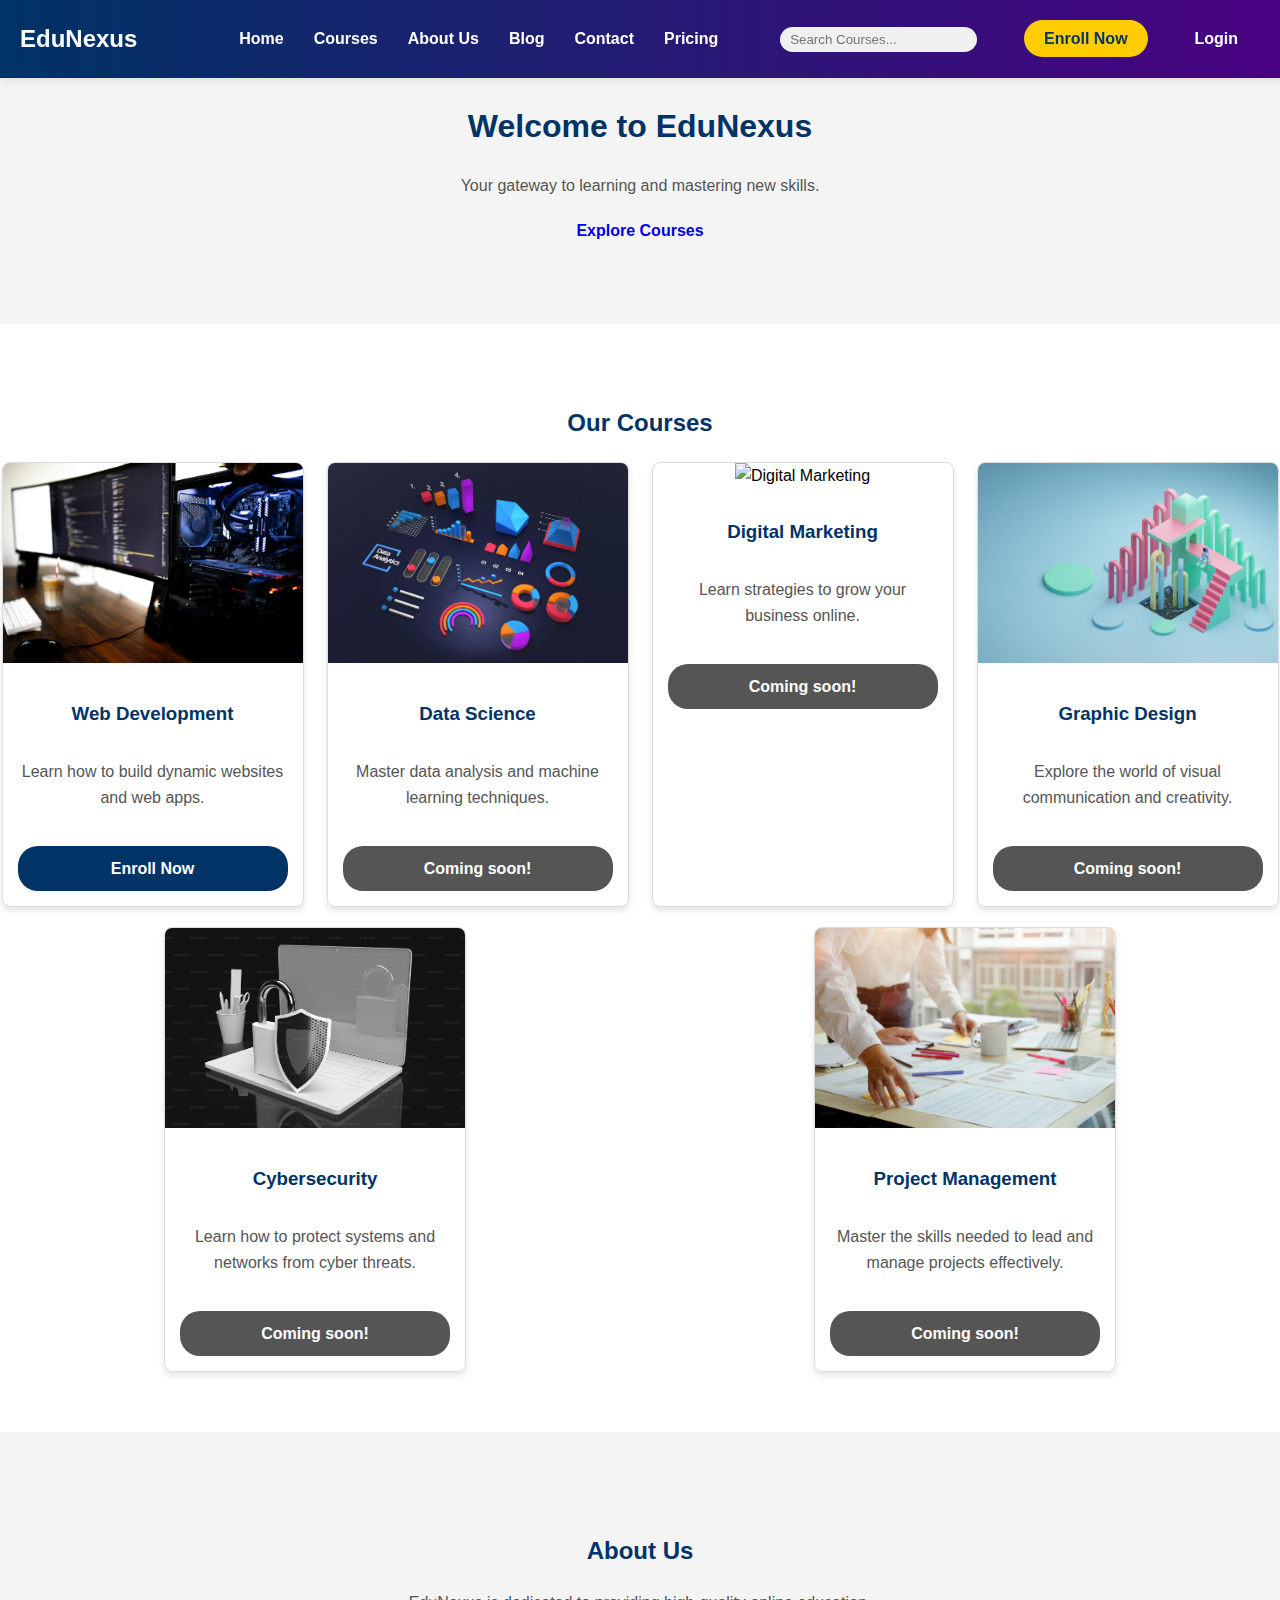
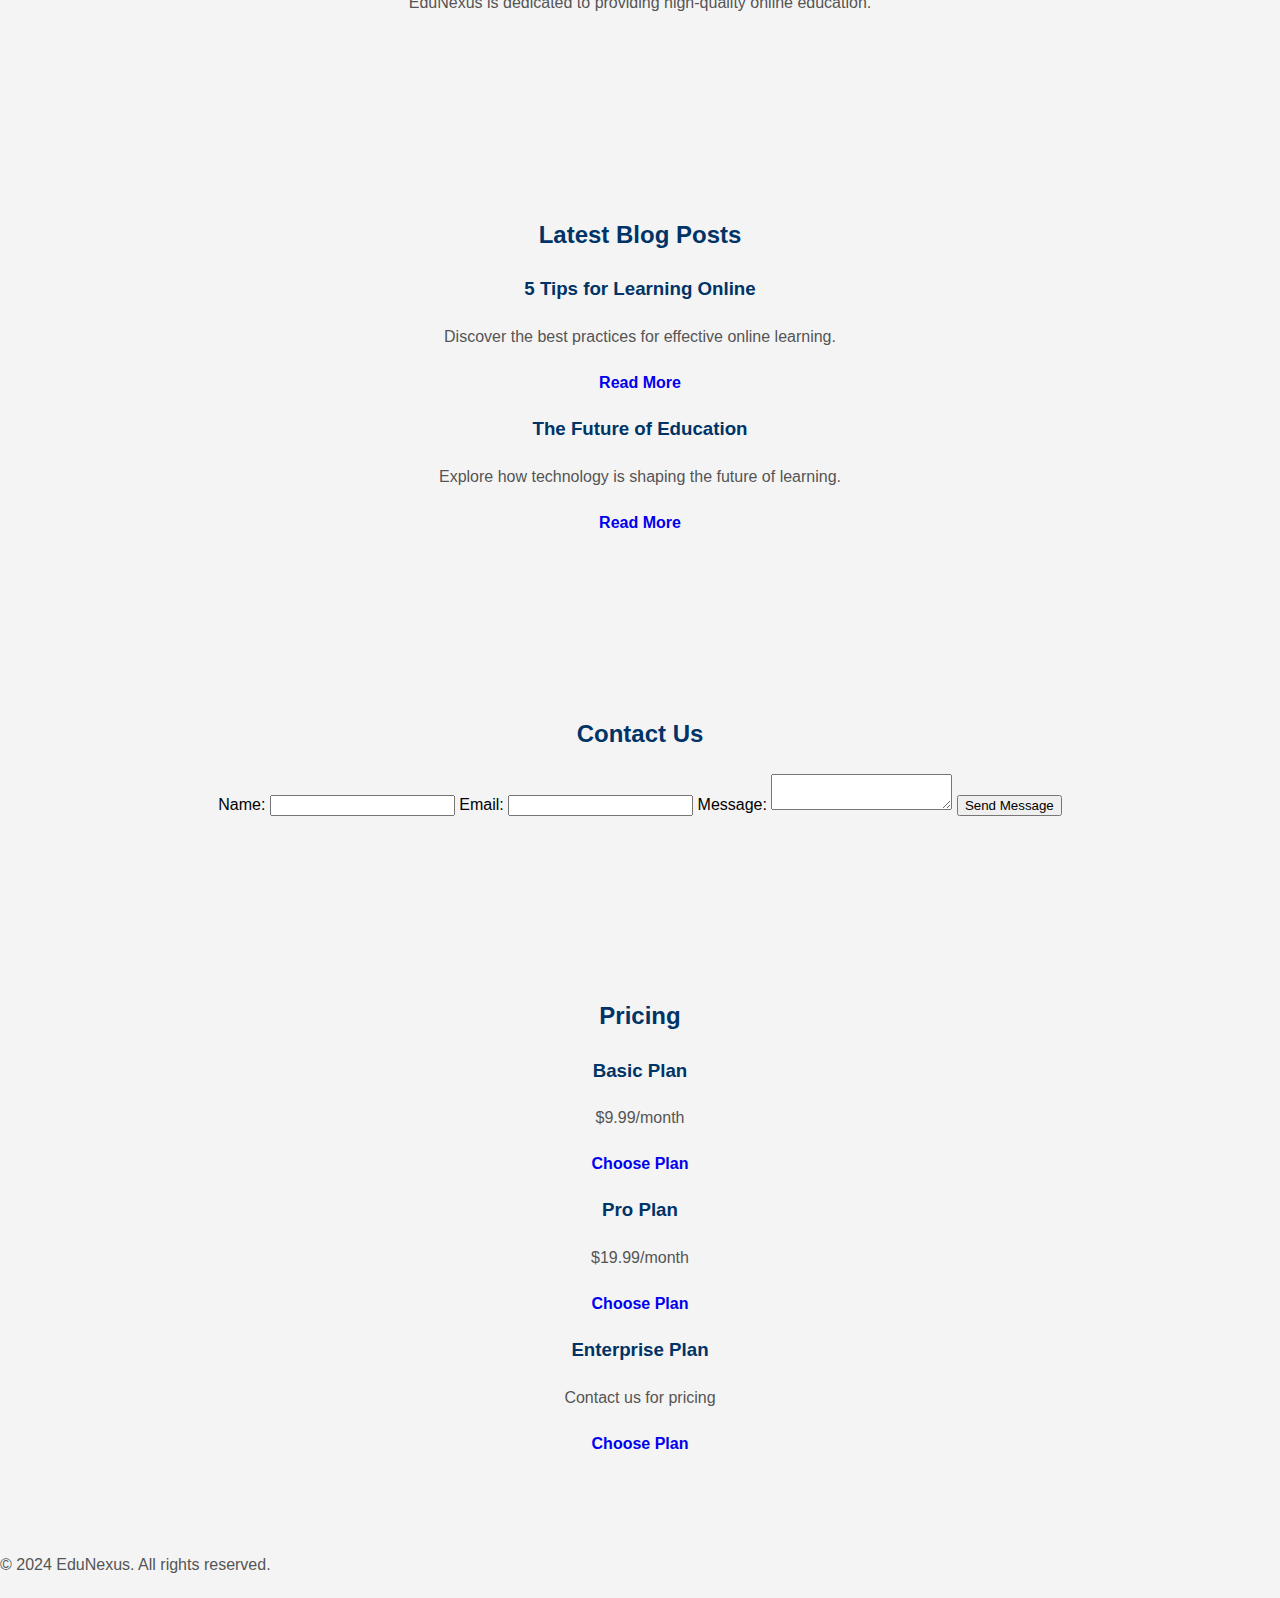
==== index.html @ 046e1799 "more courses" ====
<!DOCTYPE html>
<html lang="en">
<head>
    <meta charset="UTF-8">
    <meta name="viewport" content="width=device-width, initial-scale=1.0">
    <title>EduNexus</title>
    <link rel="stylesheet" href="EduNexus.css">
    <link rel="stylesheet" href="https://cdnjs.cloudflare.com/ajax/libs/font-awesome/6.6.0/css/all.min.css" integrity="sha512-Kc323vGBEqzTmouAECnVceyQqyqdsSiqLQISBL29aUW4U/M7pSPA/gEUZQqv1cwx4OnYxTxve5UMg5GT6L4JJg==" crossorigin="anonymous" referrerpolicy="no-referrer" />
</head>
<body>
    <nav class="navbar">
        <div class="logo">
            <a href="#">EduNexus</a>
        </div>
        <ul class="nav-links">
            <li><a href="#home">Home</a></li>
            <li><a href="#courses">Courses</a></li>
            <li><a href="#about">About Us</a></li>
            <li><a href="#blog">Blog</a></li>
            <li><a href="#contact">Contact</a></li>
<li><a href="#pricing">Pricing</a></li>
        </ul>
        <div class="search-bar">
            <input type="text" placeholder="Search Courses...">
        </div>
        <div class="cta">
            <a href="#" class="btn">Enroll Now</a>
        </div>
        <div class="profile-section">
            <a href="#" class="login-btn">Login</a>
            <div class="profile-icon">
                <img src="Profile-EN.png" alt="Profile">
                        <div class="dropdown-menu">
                <a href="#">Dashboard</a>
                    <a href="#">My Courses</a>
                <a href="#">Settings</a>
                <a href="#">Logout</a>
            </div>
        </div>
    </div>
<div class="hamburger">
            <span></span>
            <span></span>
            <span></span>
        </div>
    </nav>

    <section id="home" class="home">
        <h1>Welcome to EduNexus</h1>
        <p>Your gateway to learning and mastering new skills.</p>
        <a href="#courses" class="btn">Explore Courses</a>
    </section>

    <section id="courses" class="courses">
        <h2>Our Courses</h2>
            <div class="course-grid">

                <div class="course-card">
                    <img src="web development.jpg" alt="Web Development">
                    <h3><i class="fa-solid fa-code"></i> Web Development</h3>
                    <p>Learn how to build dynamic websites and web apps.</p>
                    <a href="EN_Web Development.html" class="btn">Enroll Now</a>
                </div>
                <div class="course-card">
                    <img src="Data science.jpg" alt="Data Science">
                    <h3><i class="fa-solid fa-database"></i> Data Science</h3>
                    <p>Master data analysis and machine learning techniques.</p>
                    <a href="#" class="btn" id="Coming_soon"><i class="fa-solid fa-lock"></i> Coming soon!</a>
                </div>
                <div class="course-card">
                    <img src="Digital marketing.jpg" alt="Digital Marketing">
                    <h3><i class="fa-solid fa-money-bill-trend-up"></i> Digital Marketing</h3>
                    <p>Learn strategies to grow your business online.</p>
                    <a href="#" class="btn" id="Coming_soon"><i class="fa-solid fa-lock"></i> Coming soon!</a>
                </div>
                <div class="course-card">
                    <img src="Graphic Design.png" alt="Graphic Design">
                    <h3><i class="fa-solid fa-paint-brush"></i> Graphic Design</h3>
                    <p>Explore the world of visual communication and creativity.</p>
                    <a href="#" class="btn" id="Coming_soon"><i class="fa-solid fa-lock"></i> Coming soon!</a>
                </div>
                
                <div class="course-card">
                    <img src="Cyber-security.png" alt="Cyber Security">
                    <h3><i class="fa-solid fa-shield-alt"></i> Cybersecurity</h3>
                    <p>Learn how to protect systems and networks from cyber threats.</p>
                    <a href="#" class="btn" id="Coming_soon"><i class="fa-solid fa-lock"></i> Coming soon!</a>
                </div>
                
                <div class="course-card">
                    <img src="Project-management.png" alt="Project Management">
                    <h3><i class="fa-solid fa-tasks"></i> Project Management</h3>
                    <p>Master the skills needed to lead and manage projects effectively.</p>
                    <a href="#" class="btn" id="Coming_soon"><i class="fa-solid fa-lock"></i> Coming soon!</a>
                </div>
        </div>
    </section>

    <section id="about" class="about">
        <h2>About Us</h2>
        <p>EduNexus is dedicated to providing high-quality online education.</p>
    </section>

    <section id="blog" class="blog">
        <h2>Latest Blog Posts</h2>
        <div class="blog-post">
            <h3>5 Tips for Learning Online</h3>
            <p>Discover the best practices for effective online learning.</p>
            <a href="#" class="btn">Read More</a>
        </div>
        <div class="blog-post">
            <h3>The Future of Education</h3>
            <p>Explore how technology is shaping the future of learning.</p>
            <a href="#" class="btn">Read More</a>
        </div>
    </section>

    <section id="contact" class="contact">
        <h2>Contact Us</h2>
        <form action="#">
            <label for="name">Name:</label>
            <input type="text" id="name" name="name" required>
            <label for="email">Email:</label>
            <input type="email" id="email" name="email" required>
            <label for="message">Message:</label>
            <textarea id="message" name="message" required></textarea>
            <button type="submit" class="btn">Send Message</button>
        </form>
    </section>

    <section id="pricing" class="pricing">
        <h2>Pricing</h2>
        <div class="pricing-plan">
            <h3>Basic Plan</h3>
            <p>$9.99/month</p>
            <a href="#" class="btn">Choose Plan</a>
        </div>
        <div class="pricing-plan">
            <h3>Pro Plan</h3>
            <p>$19.99/month</p>
            <a href="#" class="btn">Choose Plan</a>
        </div>
        <div class="pricing-plan">
            <h3>Enterprise Plan</h3>
            <p>Contact us for pricing</p>
            <a href="#" class="btn">Choose Plan</a>
        </div>
    </section>

    <footer>
        <p>&copy; 2024 EduNexus. All rights reserved.</p>
    </footer>

<script>
    window.embeddedChatbotConfig = {
    chatbotId: "vK3-k1Y4cRrsdmUI3bk9M",
    domain: "www.chatbase.co"
    }
    </script>
    <script
    src="https://www.chatbase.co/embed.min.js"
    chatbotId="vK3-k1Y4cRrsdmUI3bk9M"
    domain="www.chatbase.co"
    defer>
    </script>
</body>
</html>
---- EduNexus.css ----
/* General body and text styles */
body {
    font-family:'Segoe UI', Tahoma, Geneva, Verdana, sans-serif;
    margin: 0;
    padding: 0;
    background-color: #f4f4f4;
    line-height: 1.6;
}

h1, h2, h3 {
    color: #003366;
    margin-bottom: 20px;
}

p {
    color: #555;
    margin-bottom: 20px;
}

/* Navbar styling */
.navbar {
    display: flex;
    align-items: center;
    justify-content: space-between;
    background: linear-gradient(90deg, #003366, #4B0082);
    padding: 10px 20px;
    position: fixed;
    width: 100%;
    top: 0;
    z-index: 1000;
    box-shadow: 0px 2px 10px rgba(0, 0, 0, 0.1);
}

/* Adjust sections to not overlap with fixed navbar */
section {
    padding: 80px 20px; /* increased top padding to account for navbar */
    text-align: center;
}

/* Logo */
.logo a {
    font-size: 24px;
    color: white;
    text-decoration: none;
    font-weight: bold;
}

/* Navbar links */
.nav-links {
    list-style: none;
    display: flex;
    align-items: center;
}

.nav-links li {
    margin: 0 15px;
}

.nav-links a {
    text-decoration: none;
    color: white;
    font-size: 16px;
    transition: color 0.3s ease;
}

.nav-links a:hover {
    color: #ffcc00;
}

/* Search Bar */
.search-bar input {
    padding: 5px 10px;
    border: none;
    border-radius: 20px;
    background-color: #f0f0f0;
    outline: none;
}

/* CTA Button */
.cta .btn {
    padding: 10px 20px;
    background-color: #ffcc00;
    color: #003366;
    border-radius: 20px;
    text-decoration: none;
    transition: background-color 0.3s ease;
}

.cta .btn:hover {
    background-color: #ff9900;
}

/* Profile Section */
.profile-section {
    display: flex;
    align-items: center;
    position: relative;
}

.profile-section .login-btn {
    color: white;
    text-decoration: none;
    margin-right: 15px;
}

.profile-section .profile-icon {
    display: none; /* Visible in mobile view */
}

.profile-section .profile-icon img {
    width: 40px;
    height: 40px;
    border-radius: 50%;
    cursor: pointer;
}

.profile-section .dropdown-menu {
    position: absolute;
    top: 50px;
    right: 0;
    background-color: white;
    box-shadow: 0px 2px 10px rgba(0, 0, 0, 0.1);
    display: none;
    flex-direction: column;
    border-radius: 5px;
    overflow: hidden;
}

.profile-section .dropdown-menu a {
    padding: 10px 15px;
    color: #003366;
    text-decoration: none;
    font-size: 14px;
}

.profile-section .dropdown-menu a:hover {
    background-color: #f0f0f0;
}

/* Courses section */
.courses {
    background-color: #fff;
    padding: 60px 0;
}

.course-grid {
    display: flex;
    justify-content: space-around;
    flex-wrap: wrap;
    gap: 20px;
}

.course-card {
    background-color: white;
    border: 1px solid #ddd;
    border-radius: 8px;
    overflow: hidden;
    box-shadow: 0px 4px 6px rgba(0, 0, 0, 0.1);
    width: 300px;
}

.course-card img {
    width: 100%;
    height: 200px;
    object-fit: cover;
}

.course-card h3 {
    color: #003366;
    padding: 10px 15px;
}

.course-card p {
    padding: 0 15px 15px;
}

.course-card .btn {
    display: block;
    padding: 10px 0;
    margin: 0 15px 15px;
    background-color: #003366;
    color: white;
    text-align: center;
    border-radius: 20px;
    text-decoration: none;
}

.course-card .btn:hover {
    background-color: #4B0082;
}

@media screen and (max-width: 768px) {
    .navbar {
        flex-direction: column;
        align-items: center;
        padding: 10px;
    }

    .nav-links {
        flex-direction: column;
        align-items: center;
    }

    .nav-links li {
        margin: 10px 0;
    }

    .search-bar {
        width: 100%;
        margin-bottom: 15px;
    }

    .cta {
        text-align: center;
        width: 100%;
    }

    .course-grid {
        flex-direction: column;
        align-items: center;
    }

    .course-card {
        width: 90%;
        max-width: 100%;
    }

    .profile-section {
        flex-direction: column;
    }
}
#Coming_soon {
    background-color: #555;
}

#Coming_soon:hover {
    background-color: #202020;
}

a {
    text-decoration: none;
    font-weight: 700;
}

@media screen and (max-width: 768px) {
    .nav-links,
    .search-bar,
    .cta {
        display: none;
    }

    .hamburger {
        display: flex;
        flex-direction: column;
        cursor: pointer;
    }

    .navbar.active .nav-links,
    .navbar.active .search-bar,
    .navbar.active .cta {
        display: block;
        position: absolute;
        top: 60px;
        left: 0;
        background-color: #003366;
        width: 100%;
        padding: 20px 0;
    }

    .navbar.active .nav-links {
        flex-direction: column;
        align-items: center;
    }

    .navbar.active .nav-links li {
        margin: 10px 0;
    }

    .navbar.active .search-bar {
        margin-bottom: 15px;
    }

    .navbar.active .cta {
        text-align: center;
    }

    .profile-section .profile-icon {
        display: flex;
    }

    /* Chatbot responsive adjustments */
    .chat-container {
        width: 100%;
        bottom: 0;
        right: 0;
        border-radius: 0;
    }

    /* Course grid adjustments for mobile */
    .course-grid {
        flex-direction: column;
        align-items: center;
    }
}

/* Ensure the site looks good on both mobile and larger screens */
@media screen and (max-width: 1024px) {
    .navbar, .home, .courses, .about, .blog, .contact, .pricing, footer {
        display: block;
    }

    .mobile-warning {
        display: none;
    }
}

.course-grid {
    display: flex;
    justify-content: space-around;
    flex-wrap: wrap;
    gap: 20px;
}
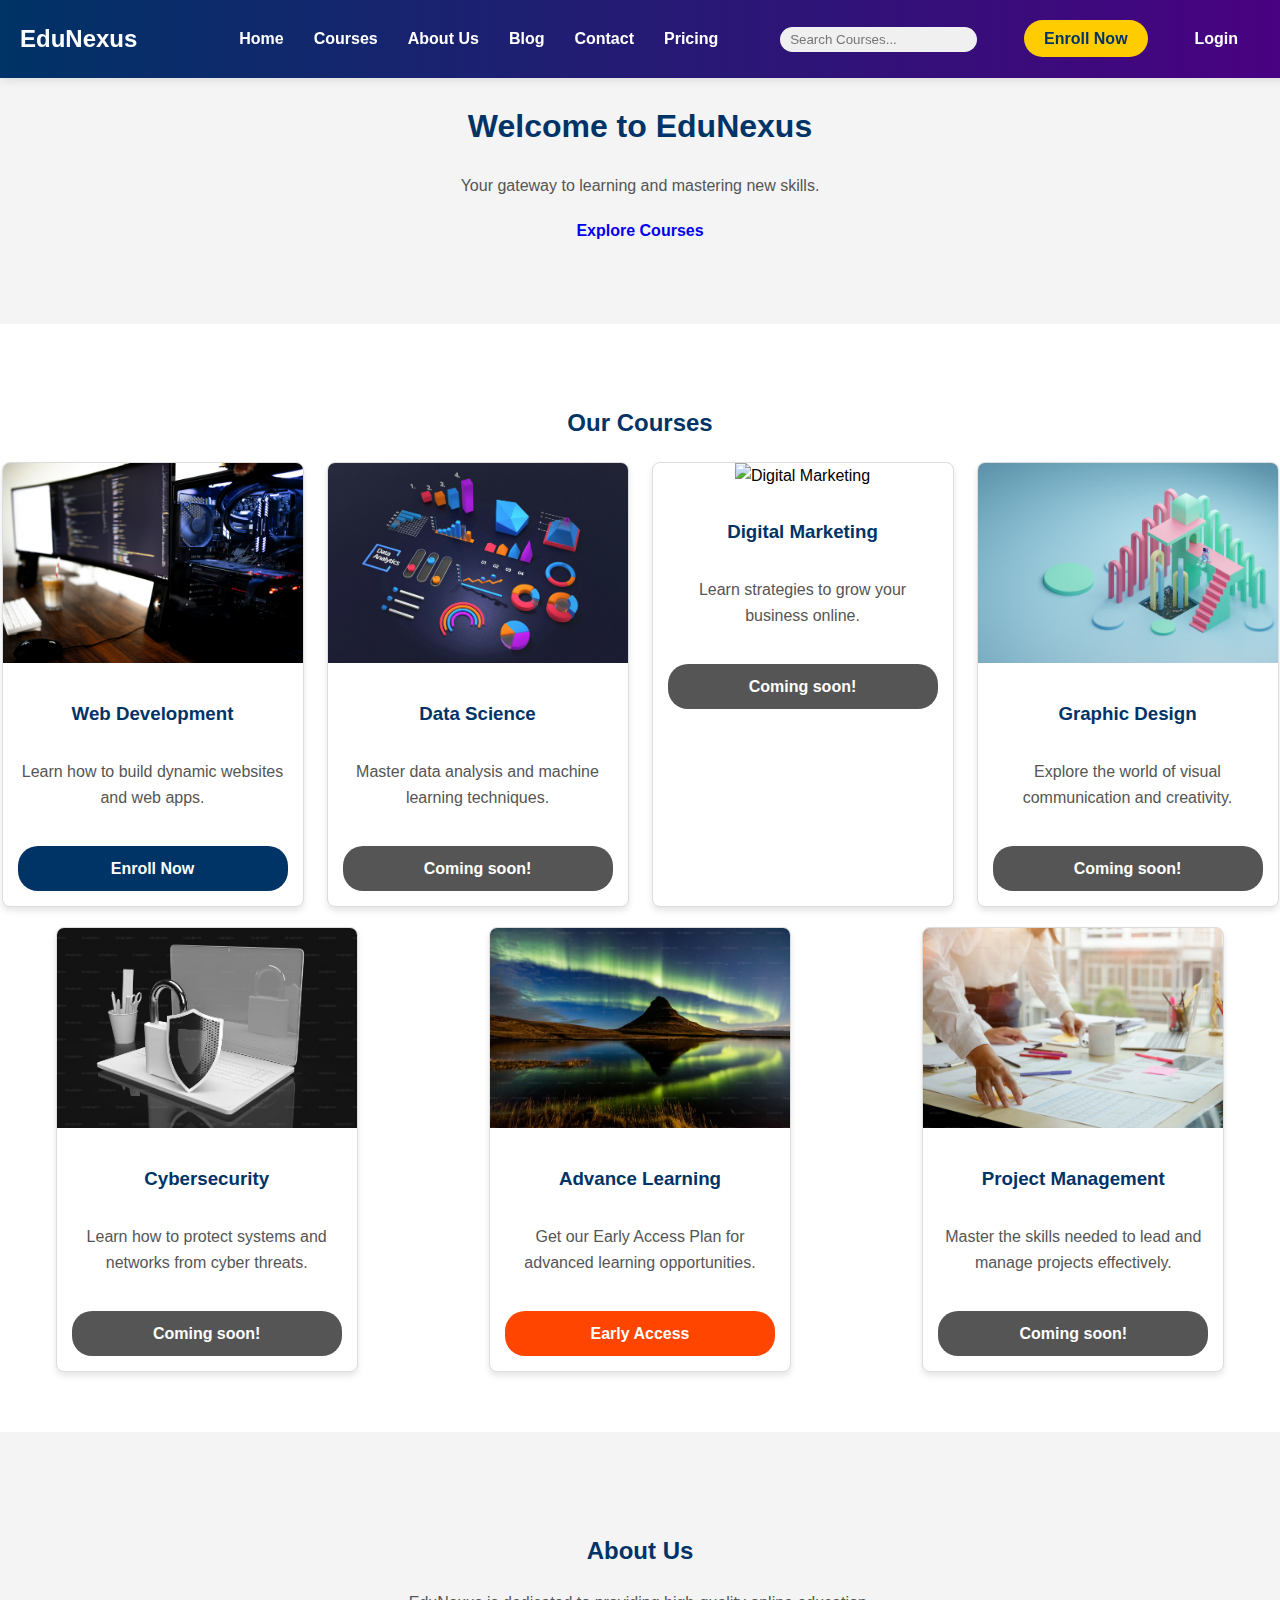
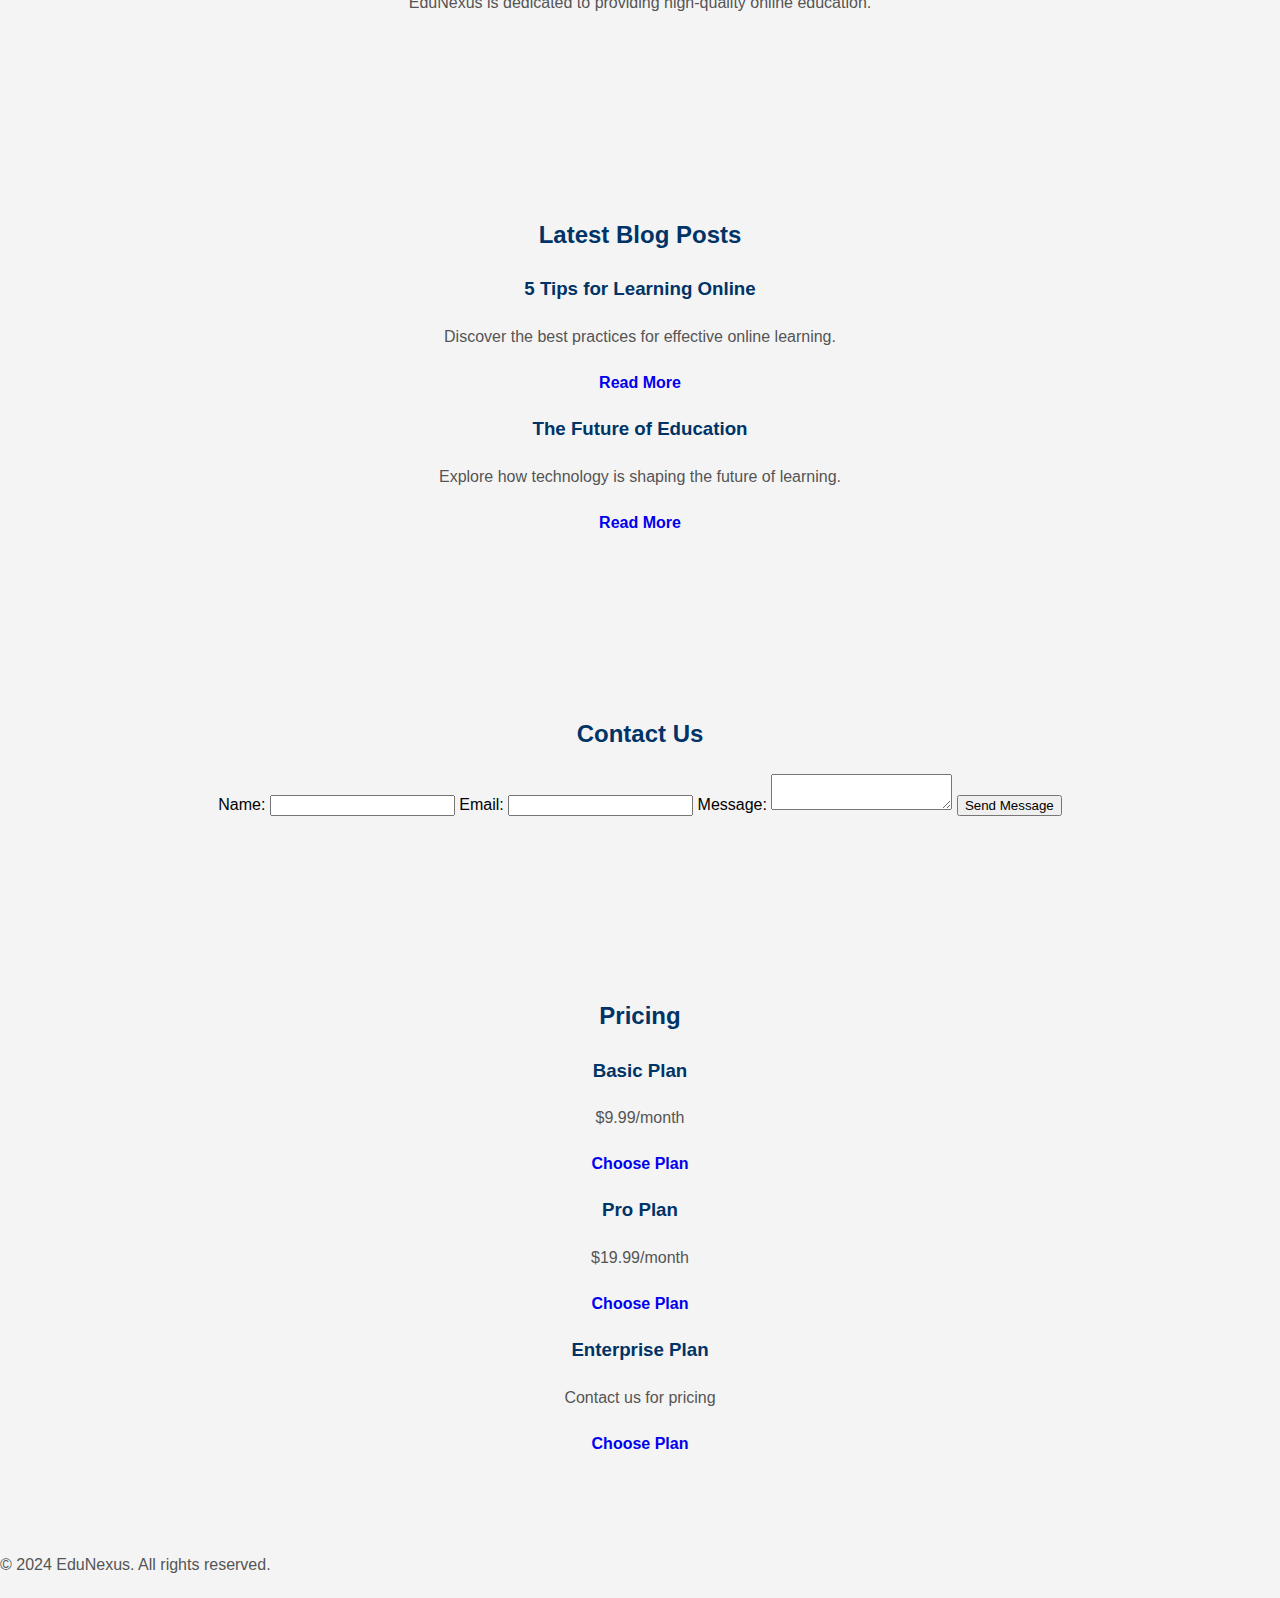
==== commit 1076e2a2: "more added" ====
--- a/index.html
+++ b/index.html
@@ -86,6 +86,13 @@
                     <p>Learn how to protect systems and networks from cyber threats.</p>
                     <a href="#" class="btn" id="Coming_soon"><i class="fa-solid fa-lock"></i> Coming soon!</a>
                 </div>
+
+                <div class="course-card">
+                    <img src="Early-access.jpg" alt="Early Access Plan">
+                    <h3>Advance Learning</h3>
+                    <p>Get our Early Access Plan for advanced learning opportunities.</p>
+                    <a href="#" class="btn" id="Early_Access_Plan"><i class="fa-solid fa-rocket"></i> Early Access</a>
+                </div>
                 
                 <div class="course-card">
                     <img src="Project-management.png" alt="Project Management">
--- a/EduNexus.css
+++ b/EduNexus.css
@@ -229,6 +229,16 @@
         flex-direction: column;
     }
 }
+
+#Early_Access_Plan {
+    background-color: #ff4500;
+}
+
+#Early_Access_Plan:hover {
+    background-color: #e63e00;
+}
+
+
 #Coming_soon {
     background-color: #555;
 }
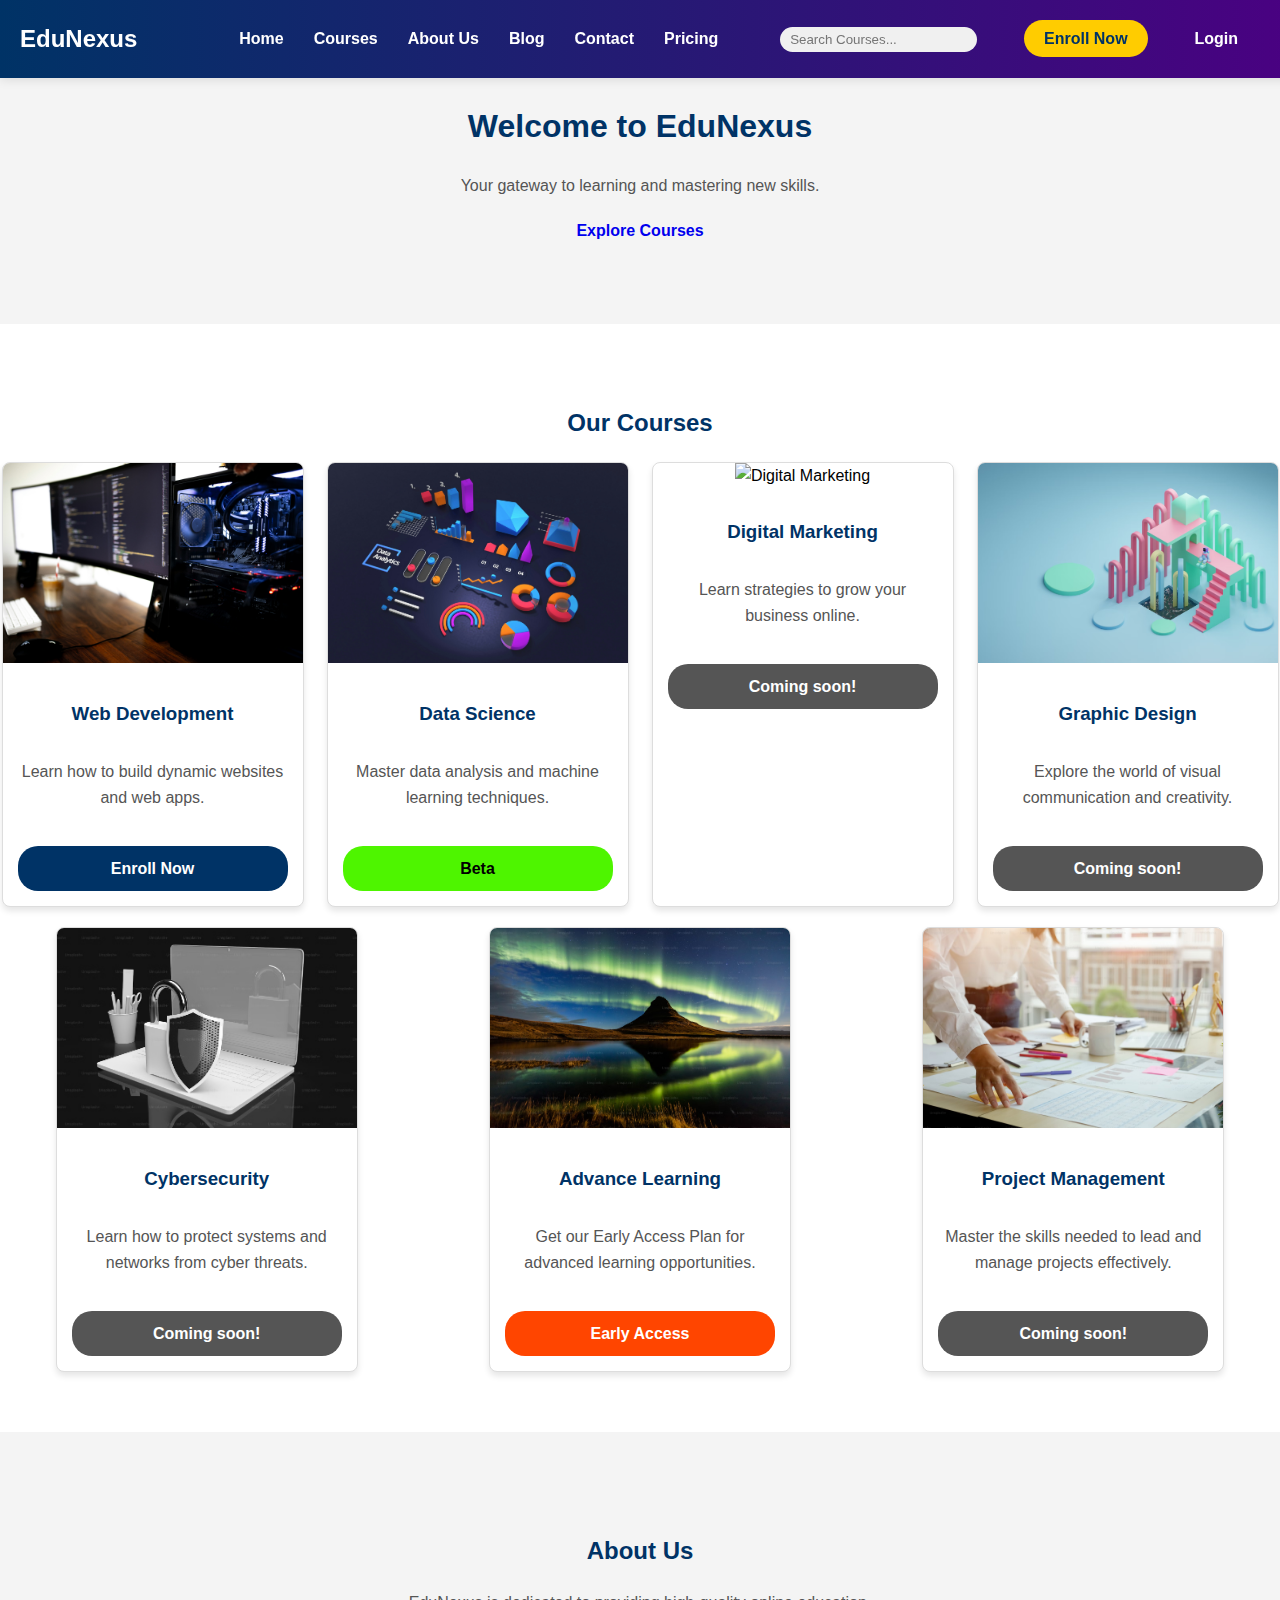
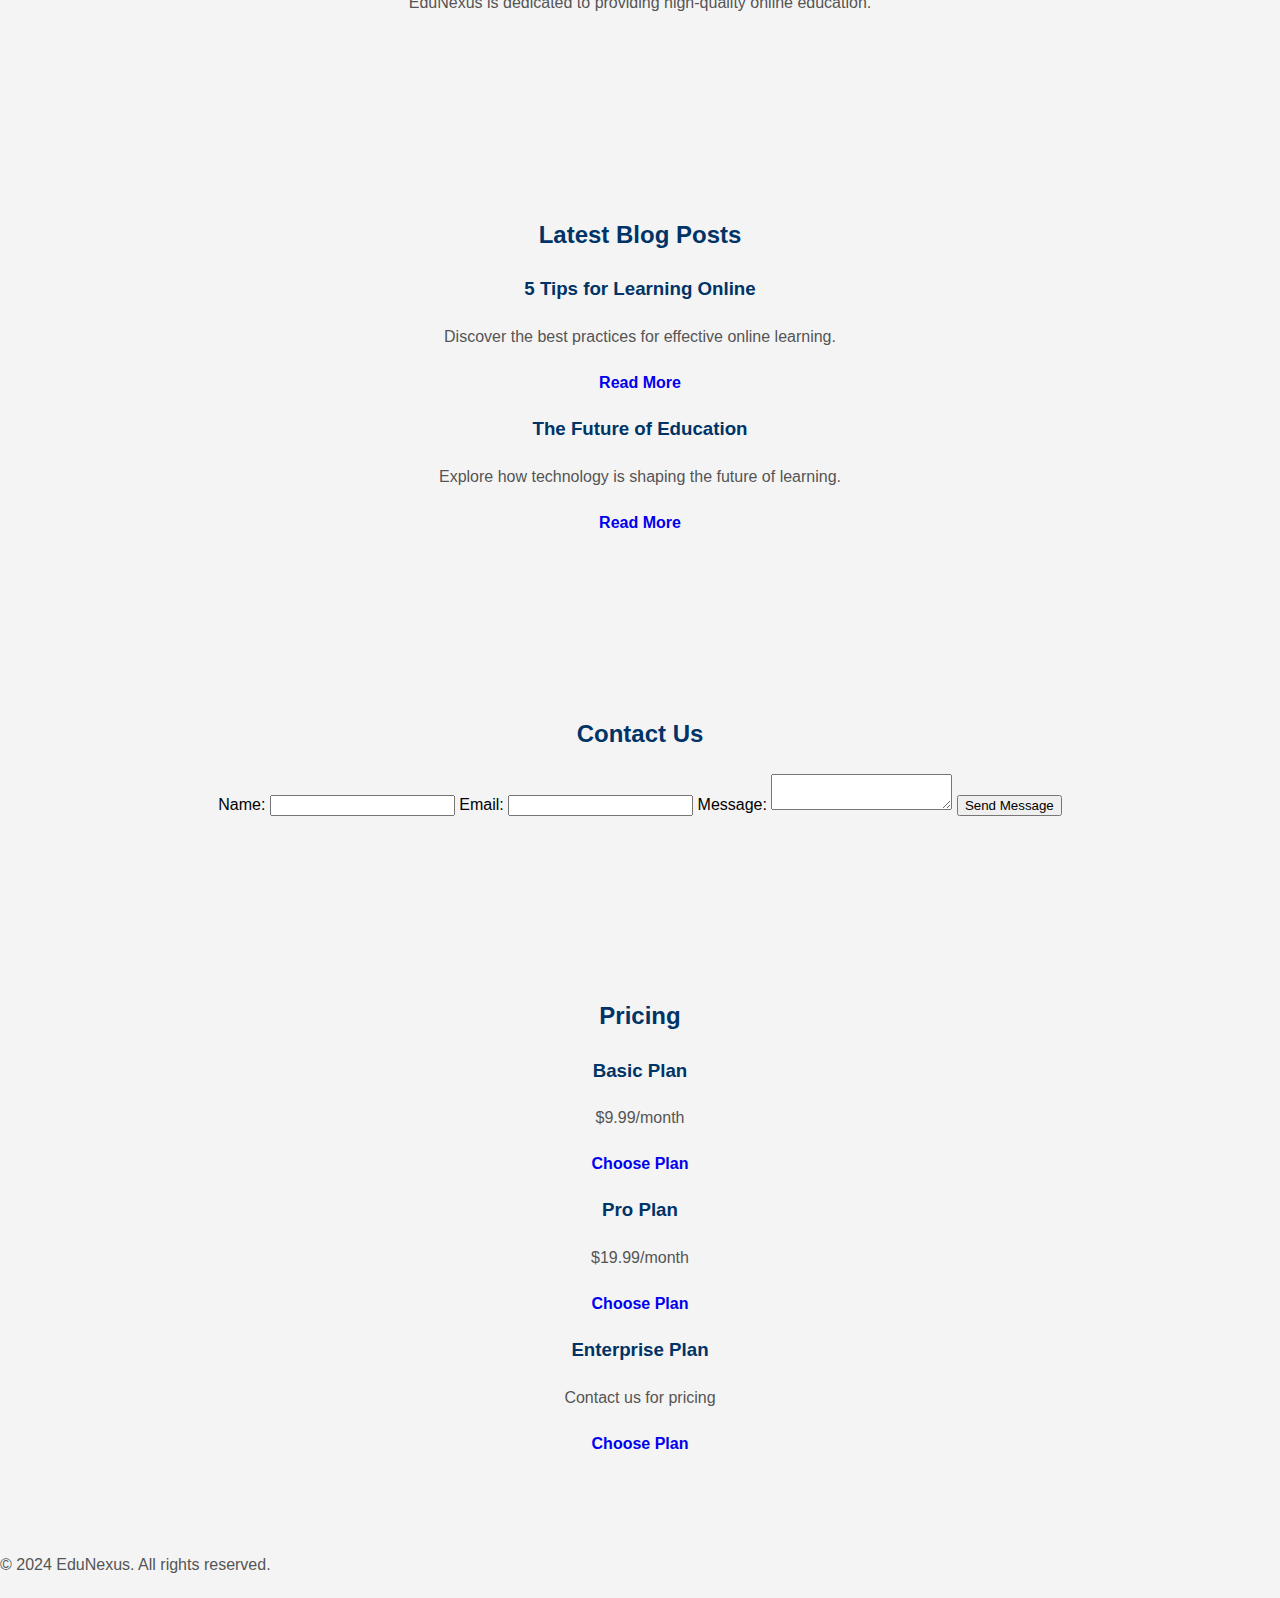
==== commit 3af8b21b: "nothing" ====
--- a/index.html
+++ b/index.html
@@ -65,8 +65,8 @@
                     <img src="Data science.jpg" alt="Data Science">
                     <h3><i class="fa-solid fa-database"></i> Data Science</h3>
                     <p>Master data analysis and machine learning techniques.</p>
-                    <a href="#" class="btn" id="Coming_soon"><i class="fa-solid fa-lock"></i> Coming soon!</a>
-                </div>
+                    <a href="EN_DataScience.html" class="btn_btnBeta"><i class="fa-solid fa-hourglass-half"></i> Beta</a>
+                </div>                
                 <div class="course-card">
                     <img src="Digital marketing.jpg" alt="Digital Marketing">
                     <h3><i class="fa-solid fa-money-bill-trend-up"></i> Digital Marketing</h3>
@@ -158,7 +158,7 @@
         <p>&copy; 2024 EduNexus. All rights reserved.</p>
     </footer>
 
-<script>
+<!-- <script>
     window.embeddedChatbotConfig = {
     chatbotId: "vK3-k1Y4cRrsdmUI3bk9M",
     domain: "www.chatbase.co"
@@ -169,6 +169,6 @@
     chatbotId="vK3-k1Y4cRrsdmUI3bk9M"
     domain="www.chatbase.co"
     defer>
-    </script>
+    </script> -->
 </body>
 </html>
--- a/EduNexus.css
+++ b/EduNexus.css
@@ -189,6 +189,22 @@
     background-color: #4B0082;
 }
 
+.course-card .btn_btnBeta {
+    background-color: #4ef500;
+    color: #000;
+    display: block;
+    padding: 10px 0;
+    margin: 0 15px 15px;
+    text-align: center;
+    border-radius: 20px;
+    text-decoration: none;
+}
+
+.course-card .btn_btnBeta:hover {
+    background-color: #2f9600;
+    color: #ddd;
+}
+
 @media screen and (max-width: 768px) {
     .navbar {
         flex-direction: column;
@@ -238,13 +254,13 @@
     background-color: #e63e00;
 }
 
-
+/* Remove conflicting ID style */
 #Coming_soon {
-    background-color: #555;
+    background-color: #555; /* Gray (Not needed since you're using btnBeta class) */
 }
 
 #Coming_soon:hover {
-    background-color: #202020;
+    background-color: #202020; /* Darker gray (Not needed since you're using btnBeta class) */
 }
 
 a {
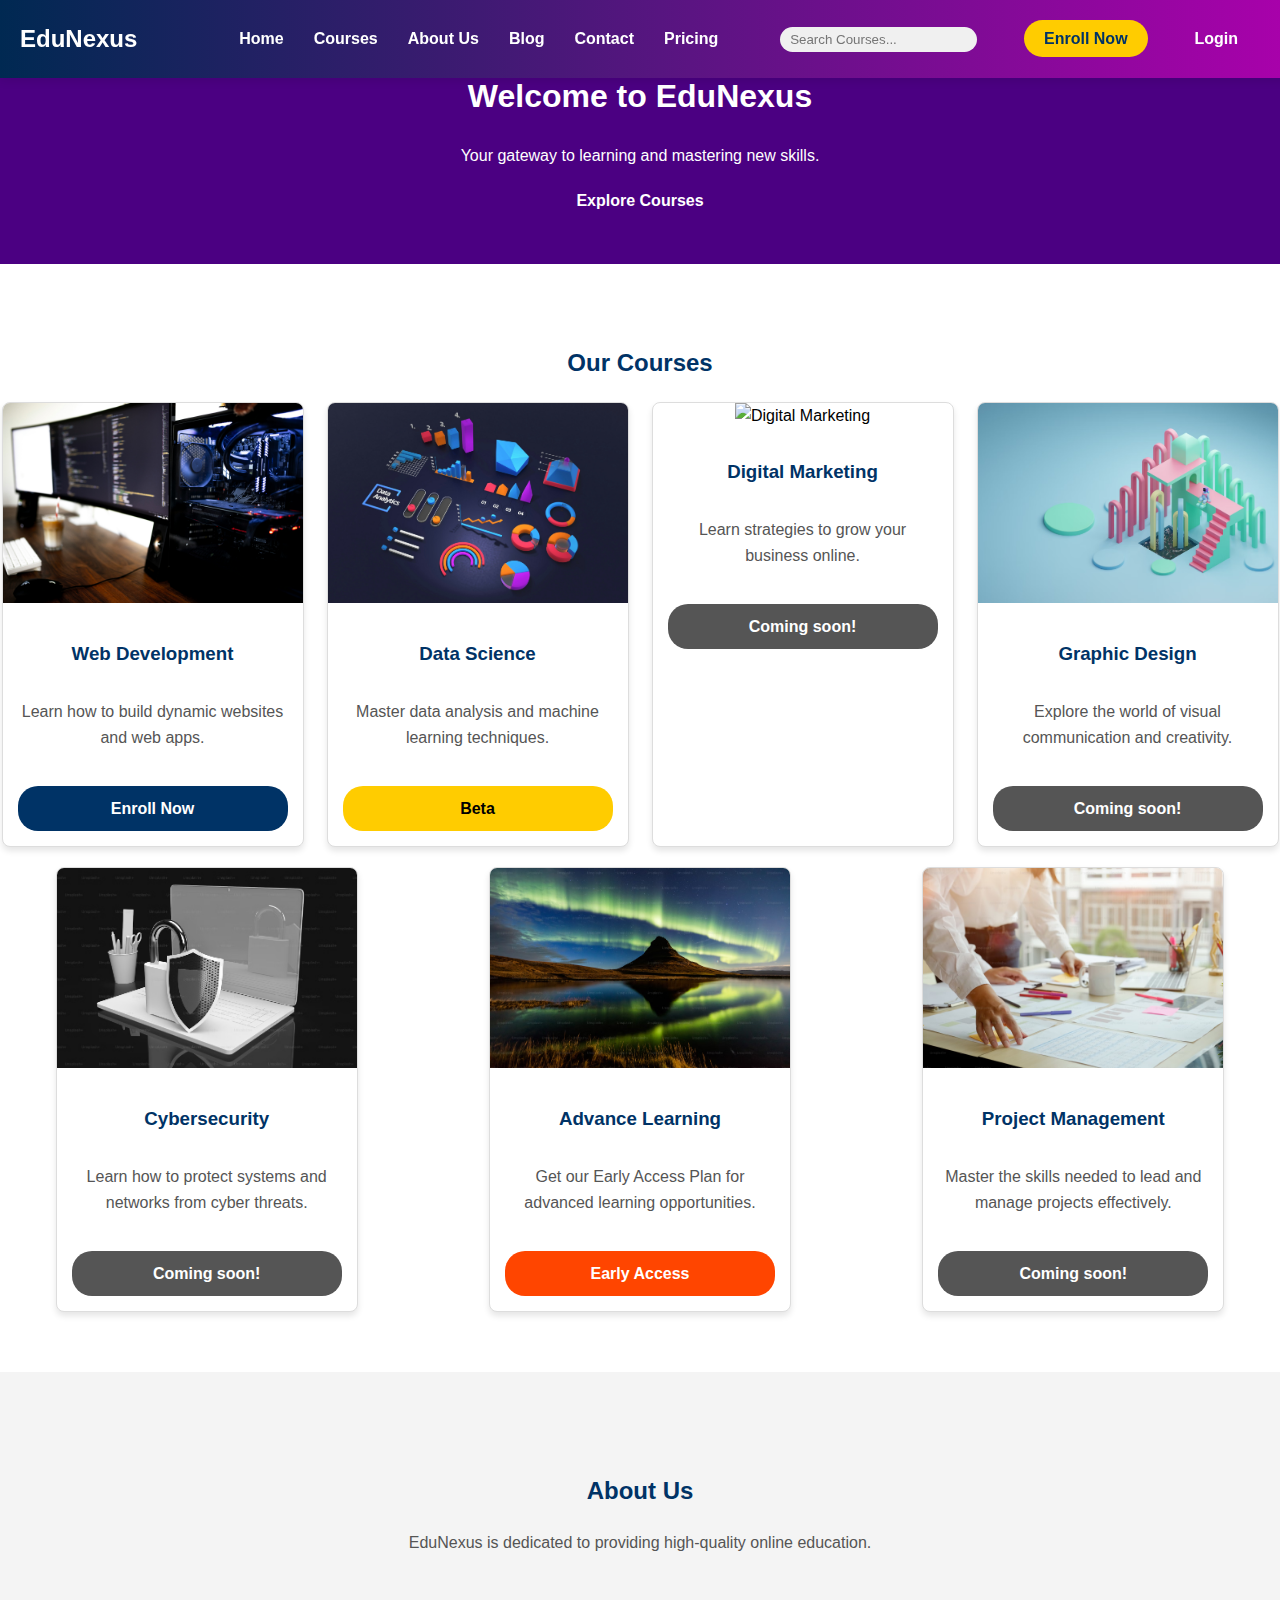
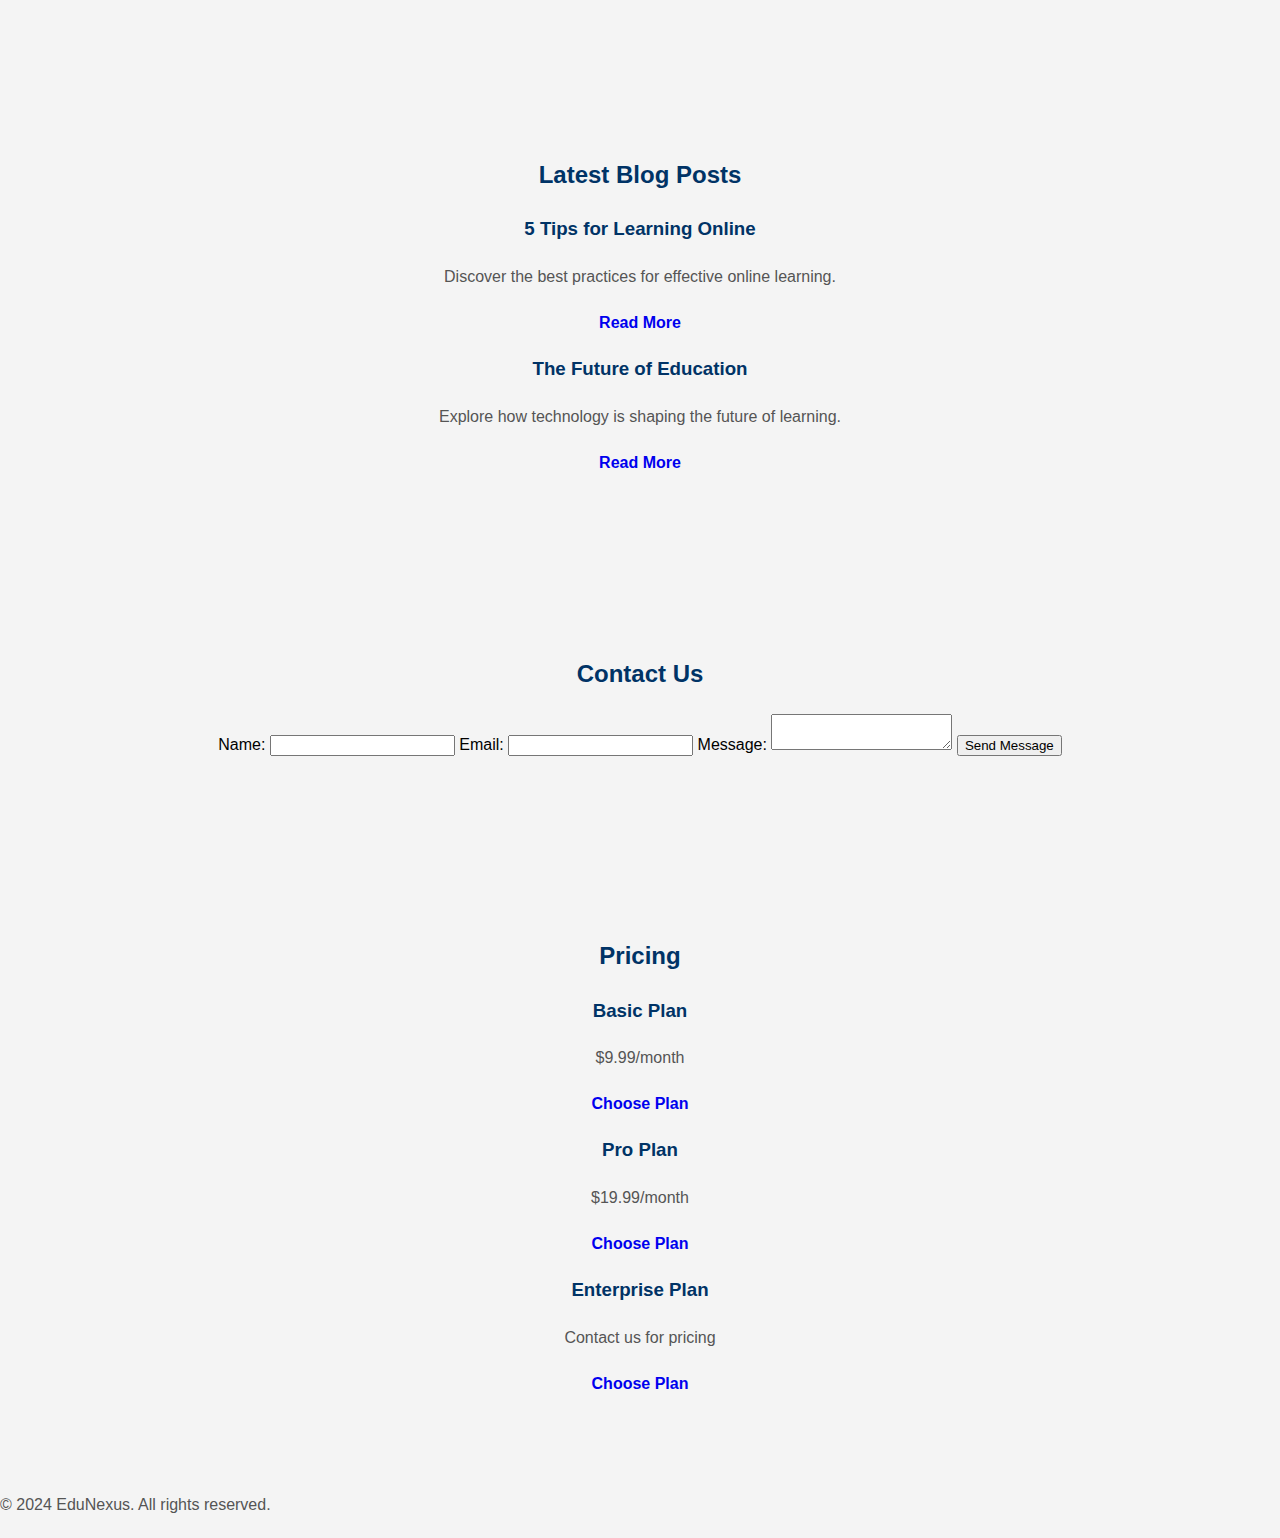
==== commit 0438185c: "etnsrutro.yuigyfudt" ====
--- a/index.html
+++ b/index.html
@@ -45,11 +45,11 @@
         </div>
     </nav>
 
-    <section id="home" class="home">
+    <header id="home" class="home">
         <h1>Welcome to EduNexus</h1>
         <p>Your gateway to learning and mastering new skills.</p>
         <a href="#courses" class="btn">Explore Courses</a>
-    </section>
+    </header>
 
     <section id="courses" class="courses">
         <h2>Our Courses</h2>
@@ -157,18 +157,5 @@
     <footer>
         <p>&copy; 2024 EduNexus. All rights reserved.</p>
     </footer>
-
-<!-- <script>
-    window.embeddedChatbotConfig = {
-    chatbotId: "vK3-k1Y4cRrsdmUI3bk9M",
-    domain: "www.chatbase.co"
-    }
-    </script>
-    <script
-    src="https://www.chatbase.co/embed.min.js"
-    chatbotId="vK3-k1Y4cRrsdmUI3bk9M"
-    domain="www.chatbase.co"
-    defer>
-    </script> -->
 </body>
 </html>
--- a/EduNexus.css
+++ b/EduNexus.css
@@ -22,7 +22,7 @@
     display: flex;
     align-items: center;
     justify-content: space-between;
-    background: linear-gradient(90deg, #003366, #4B0082);
+    background: linear-gradient(90deg, #002952, #1D2261, #3A1B70, #571580, #730E8F, #90079E, #ad00ad);
     padding: 10px 20px;
     position: fixed;
     width: 100%;
@@ -137,6 +137,16 @@
     background-color: #f0f0f0;
 }
 
+.home {
+    background-color: #4B0082;
+    padding: 50px 20px;
+    text-align: center;
+}
+
+.home h1,.home p,.home a {
+    color: white;
+}
+
 /* Courses section */
 .courses {
     background-color: #fff;
@@ -190,7 +200,7 @@
 }
 
 .course-card .btn_btnBeta {
-    background-color: #4ef500;
+    background-color: #ffcc00;
     color: #000;
     display: block;
     padding: 10px 0;
@@ -201,8 +211,7 @@
 }
 
 .course-card .btn_btnBeta:hover {
-    background-color: #2f9600;
-    color: #ddd;
+    background-color: #ff9900;
 }
 
 @media screen and (max-width: 768px) {
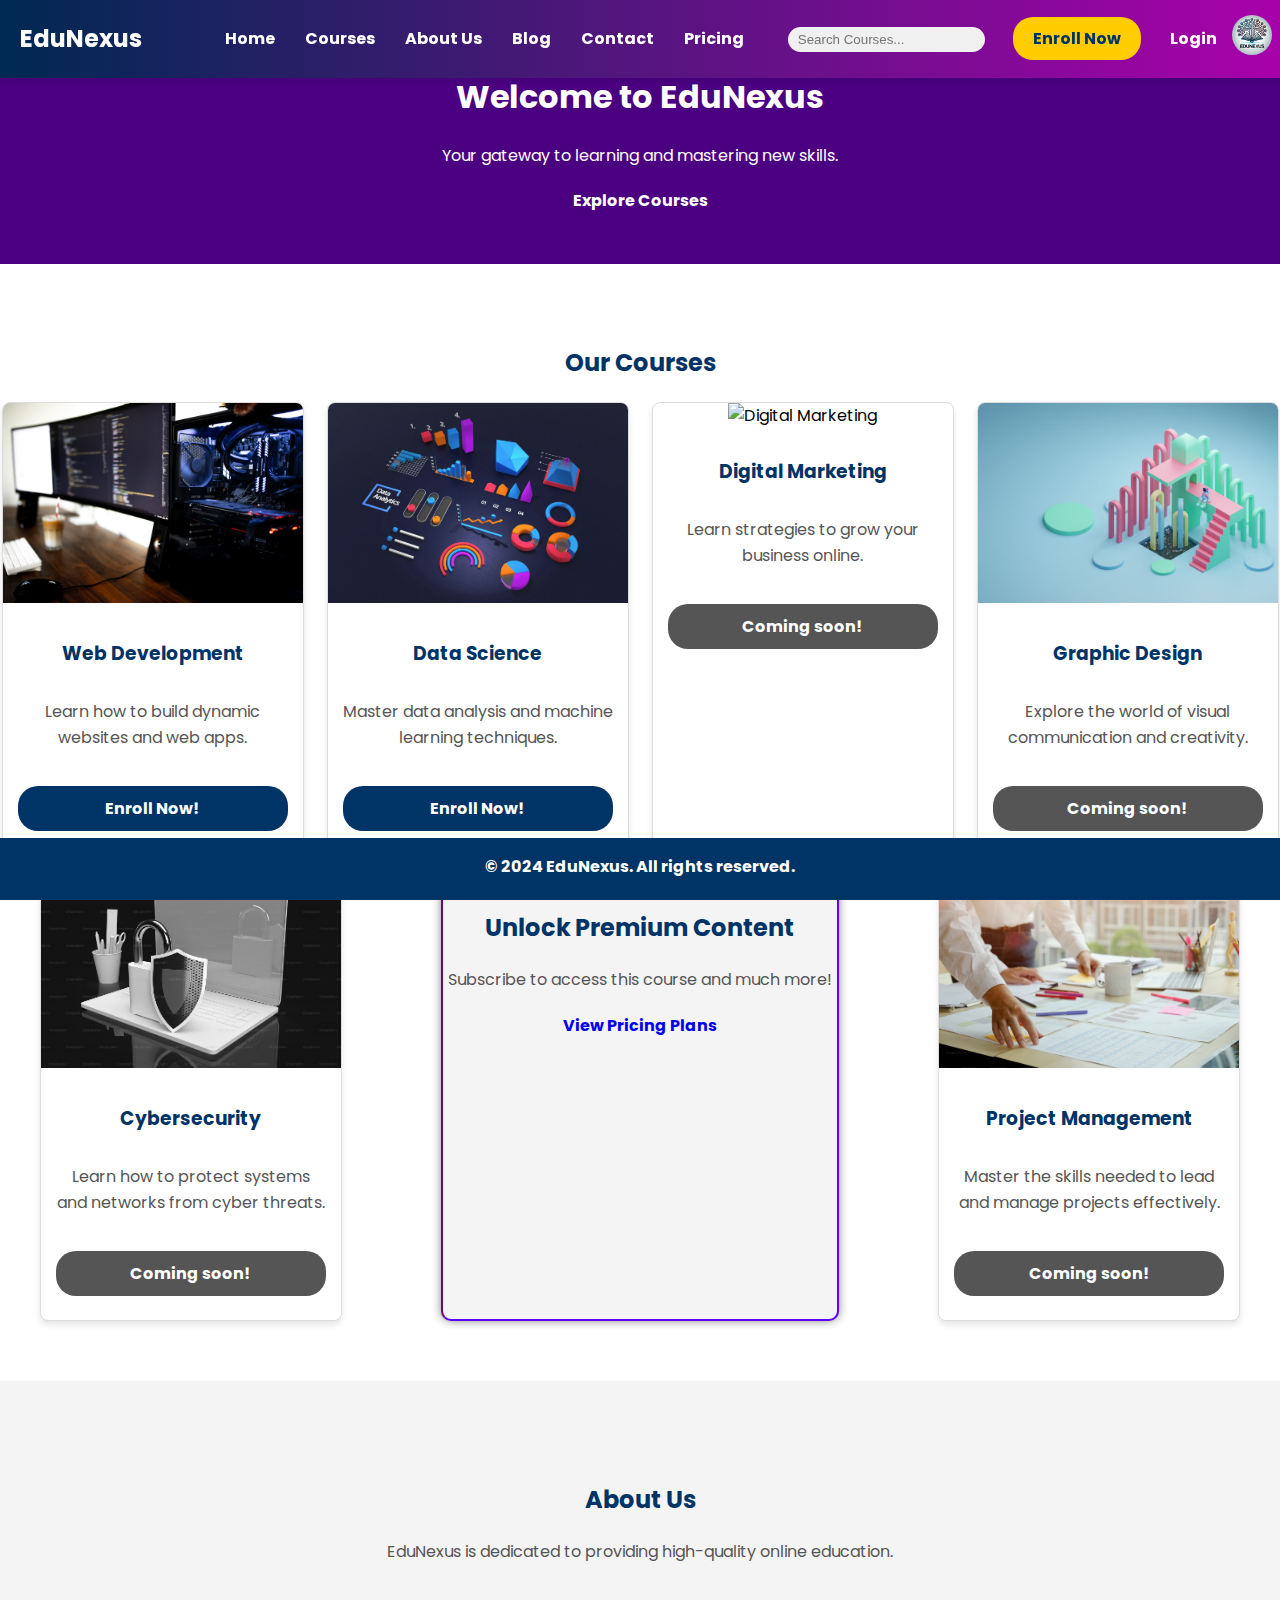
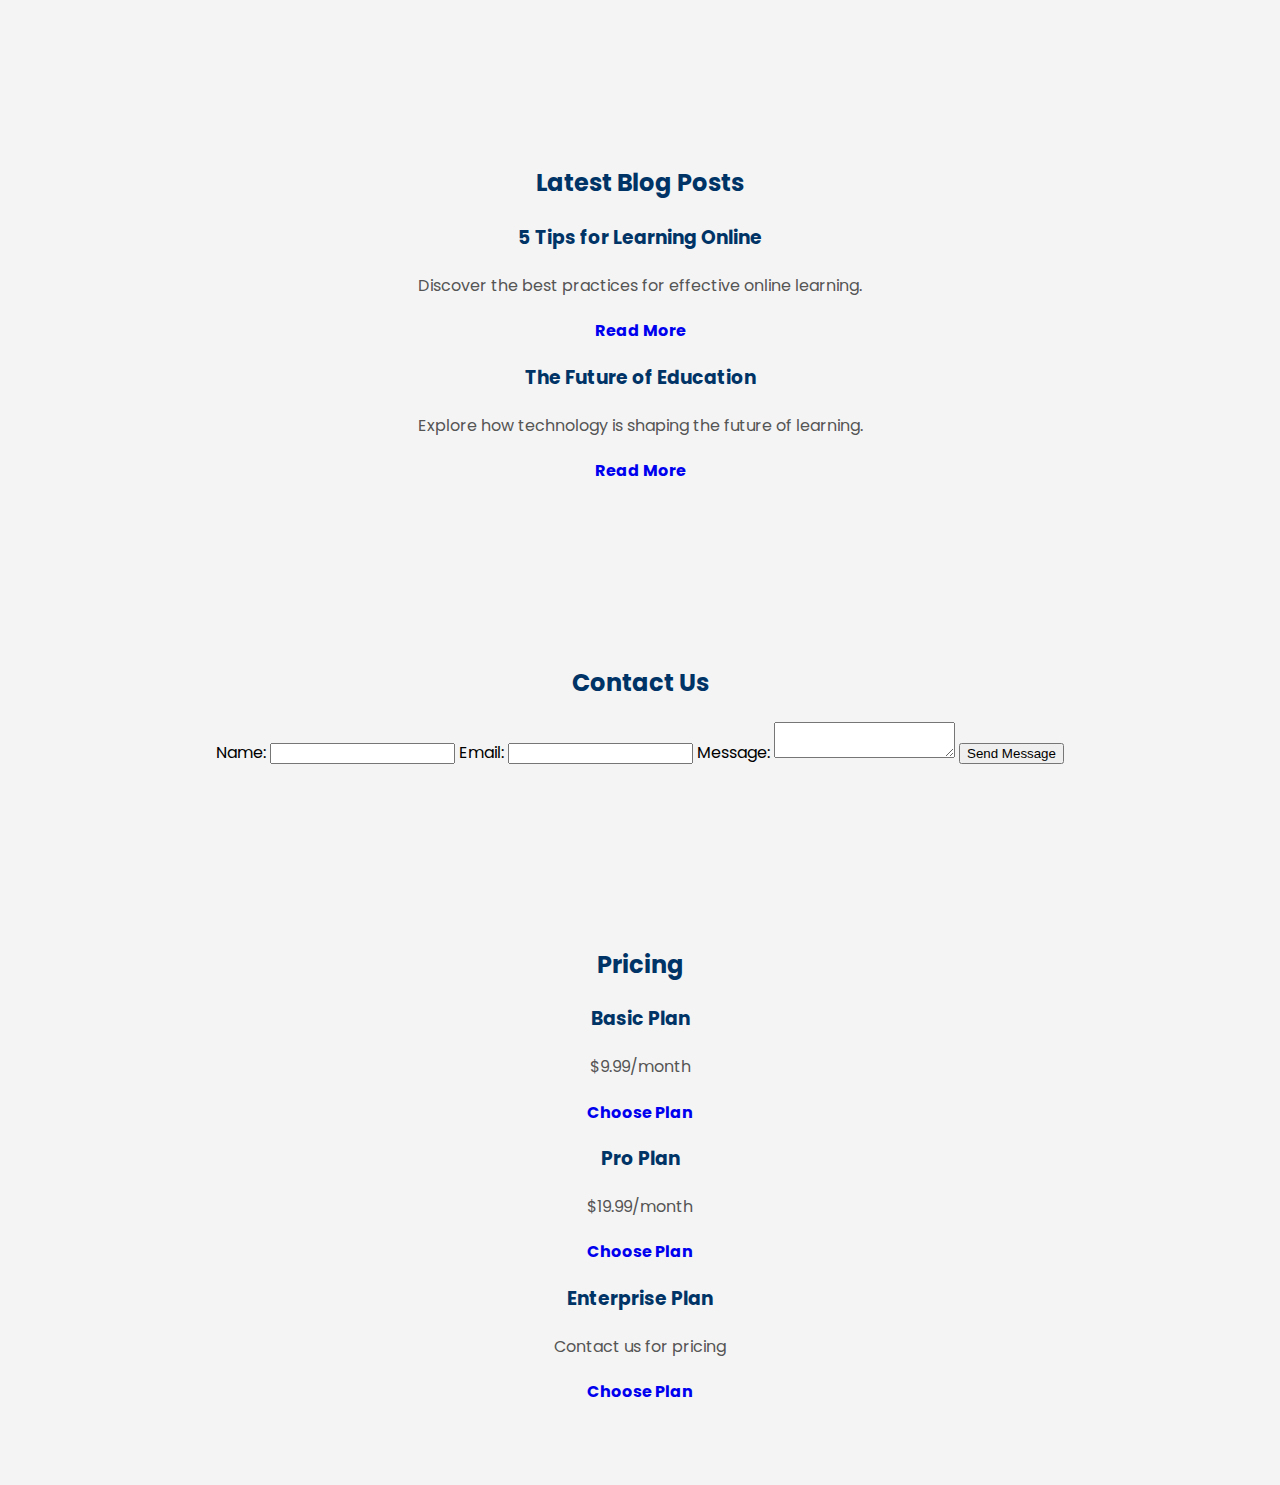
==== commit 1393b336: "many more" ====
--- a/index.html
+++ b/index.html
@@ -6,6 +6,7 @@
     <title>EduNexus</title>
     <link rel="stylesheet" href="EduNexus.css">
     <link rel="stylesheet" href="https://cdnjs.cloudflare.com/ajax/libs/font-awesome/6.6.0/css/all.min.css" integrity="sha512-Kc323vGBEqzTmouAECnVceyQqyqdsSiqLQISBL29aUW4U/M7pSPA/gEUZQqv1cwx4OnYxTxve5UMg5GT6L4JJg==" crossorigin="anonymous" referrerpolicy="no-referrer" />
+    <link href="https://fonts.googleapis.com/css2?family=Poppins:wght@400;700&display=swap" rel="stylesheet">
 </head>
 <body>
     <nav class="navbar">
@@ -59,13 +60,13 @@
                     <img src="web development.jpg" alt="Web Development">
                     <h3><i class="fa-solid fa-code"></i> Web Development</h3>
                     <p>Learn how to build dynamic websites and web apps.</p>
-                    <a href="EN_Web Development.html" class="btn">Enroll Now</a>
+                    <a href="EN_Web Development.html" class="btn">Enroll Now!</a>
                 </div>
                 <div class="course-card">
                     <img src="Data science.jpg" alt="Data Science">
                     <h3><i class="fa-solid fa-database"></i> Data Science</h3>
                     <p>Master data analysis and machine learning techniques.</p>
-                    <a href="EN_DataScience.html" class="btn_btnBeta"><i class="fa-solid fa-hourglass-half"></i> Beta</a>
+                    <a href="EN_DataScience.html" class="btn">Enroll Now!</a>
                 </div>                
                 <div class="course-card">
                     <img src="Digital marketing.jpg" alt="Digital Marketing">
@@ -87,11 +88,24 @@
                     <a href="#" class="btn" id="Coming_soon"><i class="fa-solid fa-lock"></i> Coming soon!</a>
                 </div>
 
-                <div class="course-card">
-                    <img src="Early-access.jpg" alt="Early Access Plan">
-                    <h3>Advance Learning</h3>
-                    <p>Get our Early Access Plan for advanced learning opportunities.</p>
-                    <a href="#" class="btn" id="Early_Access_Plan"><i class="fa-solid fa-rocket"></i> Early Access</a>
+                <div id="paywall-container">
+                    <div id="paywall-content" class="hidden">
+                        <div class="course-card">
+                            <img src="Early-access.jpg" alt="Early Access Plan">
+                            <h3>Advance Learning</h3>
+                            <p>Get our Early Access Plan for advanced learning opportunities.</p>
+                            <a href="#" class="btn" id="Early_Access_Plan"><i class="fa-solid fa-rocket"></i> Early Access</a>
+                        </div>
+                        <h2>Exclusive Course Content</h2>
+                        <p>This content is only available to paying members.</p>
+                        <!-- Add more protected content here -->
+                    </div>
+                
+                    <div id="paywall-message">
+                        <h2>Unlock Premium Content</h2>
+                        <p>Subscribe to access this course and much more!</p>
+                        <a href="#pricing" class="btn">View Pricing Plans</a>
+                    </div>
                 </div>
                 
                 <div class="course-card">
@@ -155,7 +169,7 @@
     </section>
 
     <footer>
-        <p>&copy; 2024 EduNexus. All rights reserved.</p>
+        <p class="footer-p">&copy; 2024 EduNexus. All rights reserved.</p>
     </footer>
 </body>
 </html>
--- a/EduNexus.css
+++ b/EduNexus.css
@@ -1,6 +1,6 @@
 /* General body and text styles */
 body {
-    font-family:'Segoe UI', Tahoma, Geneva, Verdana, sans-serif;
+    font-family: 'Poppins', sans-serif;
     margin: 0;
     padding: 0;
     background-color: #f4f4f4;
@@ -29,11 +29,12 @@
     top: 0;
     z-index: 1000;
     box-shadow: 0px 2px 10px rgba(0, 0, 0, 0.1);
+    flex-wrap: wrap; /* Wrap items on smaller screens */
 }
 
 /* Adjust sections to not overlap with fixed navbar */
 section {
-    padding: 80px 20px; /* increased top padding to account for navbar */
+    padding: 80px 20px;
     text-align: center;
 }
 
@@ -101,10 +102,6 @@
     color: white;
     text-decoration: none;
     margin-right: 15px;
-}
-
-.profile-section .profile-icon {
-    display: none; /* Visible in mobile view */
 }
 
 .profile-section .profile-icon img {
@@ -137,13 +134,14 @@
     background-color: #f0f0f0;
 }
 
+/* Home Section */
 .home {
     background-color: #4B0082;
     padding: 50px 20px;
     text-align: center;
 }
 
-.home h1,.home p,.home a {
+.home h1, .home p, .home a {
     color: white;
 }
 
@@ -214,46 +212,24 @@
     background-color: #ff9900;
 }
 
-@media screen and (max-width: 768px) {
-    .navbar {
-        flex-direction: column;
-        align-items: center;
-        padding: 10px;
-    }
-
-    .nav-links {
-        flex-direction: column;
-        align-items: center;
-    }
-
-    .nav-links li {
-        margin: 10px 0;
-    }
-
-    .search-bar {
-        width: 100%;
-        margin-bottom: 15px;
-    }
-
-    .cta {
-        text-align: center;
-        width: 100%;
-    }
-
-    .course-grid {
-        flex-direction: column;
-        align-items: center;
-    }
-
-    .course-card {
-        width: 90%;
-        max-width: 100%;
-    }
-
-    .profile-section {
-        flex-direction: column;
-    }
-}
+/* Hide the protected content by default */
+.hidden {
+    display: none;
+}
+
+/* Paywall message styling */
+#paywall-message {
+    text-align: center;
+    padding: 20px 5px 280px 5px;
+    background-color: #f4f4f4;
+    border-radius: 10px;
+    border-top: 2px inset #be04cf;
+    border-left: 2px inset #be04cf;
+    border-bottom: 2px inset #5501f0;
+    border-right: 2px inset #5501f0;
+    box-shadow: 0 0 10px #00000075;
+}
+
 
 #Early_Access_Plan {
     background-color: #ff4500;
@@ -277,81 +253,116 @@
     font-weight: 700;
 }
 
-@media screen and (max-width: 768px) {
-    .nav-links,
-    .search-bar,
-    .cta {
+/* Footer */
+footer {
+    background-color: #003366;
+    text-align: center;
+    position: fixed;
+    bottom: 0;
+    width: 100%;
+    font-weight: 700;
+}
+
+.footer-p {
+    color: #fff;
+}
+
+/* Media Queries */
+@media (max-width: 768px) {
+    .navbar {
+        flex-direction: column;
+        align-items: flex-start;
+    }
+
+    .nav-links {
+        flex-direction: column;
+        width: 100%;
         display: none;
     }
 
+    .nav-links li {
+        margin: 10px 0;
+    }
+
+    .search-bar, .cta, .profile-section {
+        width: 100%;
+        margin-top: 10px;
+    }
+
     .hamburger {
+        display: block;
+        cursor: pointer;
+        margin-left: auto;
+    }
+
+    .hamburger span {
+        display: block;
+        width: 25px;
+        height: 3px;
+        margin: 5px;
+        background-color: white;
+        transition: all 0.3s ease;
+    }
+
+    .hamburger.active .nav-links {
         display: flex;
-        flex-direction: column;
-        cursor: pointer;
-    }
-
-    .navbar.active .nav-links,
-    .navbar.active .search-bar,
-    .navbar.active .cta {
-        display: block;
-        position: absolute;
-        top: 60px;
-        left: 0;
-        background-color: #003366;
+    }
+
+    .course-card {
         width: 100%;
-        padding: 20px 0;
-    }
-
-    .navbar.active .nav-links {
-        flex-direction: column;
-        align-items: center;
-    }
-
-    .navbar.active .nav-links li {
         margin: 10px 0;
     }
 
-    .navbar.active .search-bar {
-        margin-bottom: 15px;
-    }
-
-    .navbar.active .cta {
-        text-align: center;
-    }
-
-    .profile-section .profile-icon {
-        display: flex;
-    }
-
-    /* Chatbot responsive adjustments */
-    .chat-container {
-        width: 100%;
-        bottom: 0;
-        right: 0;
-        border-radius: 0;
-    }
-
-    /* Course grid adjustments for mobile */
-    .course-grid {
-        flex-direction: column;
-        align-items: center;
-    }
-}
-
-/* Ensure the site looks good on both mobile and larger screens */
-@media screen and (max-width: 1024px) {
-    .navbar, .home, .courses, .about, .blog, .contact, .pricing, footer {
-        display: block;
-    }
-
-    .mobile-warning {
-        display: none;
-    }
-}
-
-.course-grid {
-    display: flex;
-    justify-content: space-around;
-    flex-wrap: wrap;
-    gap: 20px;
-}
+    .home {
+        padding: 100px 20px 20px;
+    }
+
+    footer {
+        position: relative;
+    }
+}
+
+@media (max-width: 480px) {
+    .navbar {
+        padding: 10px;
+    }
+
+    .nav-links a {
+        font-size: 14px;
+    }
+
+    .search-bar input {
+        padding: 5px;
+        font-size: 14px;
+    }
+
+    .cta .btn {
+        padding: 8px 16px;
+        font-size: 14px;
+    }
+
+    .course-card img {
+        height: 150px;
+    }
+
+    .course-card h3 {
+        font-size: 18px;
+    }
+
+    .course-card p {
+        font-size: 14px;
+    }
+
+    .home h1 {
+        font-size: 24px;
+    }
+
+    .home p {
+        font-size: 16px;
+    }
+
+    .home a {
+        padding: 8px 16px;
+        font-size: 14px;
+    }
+}
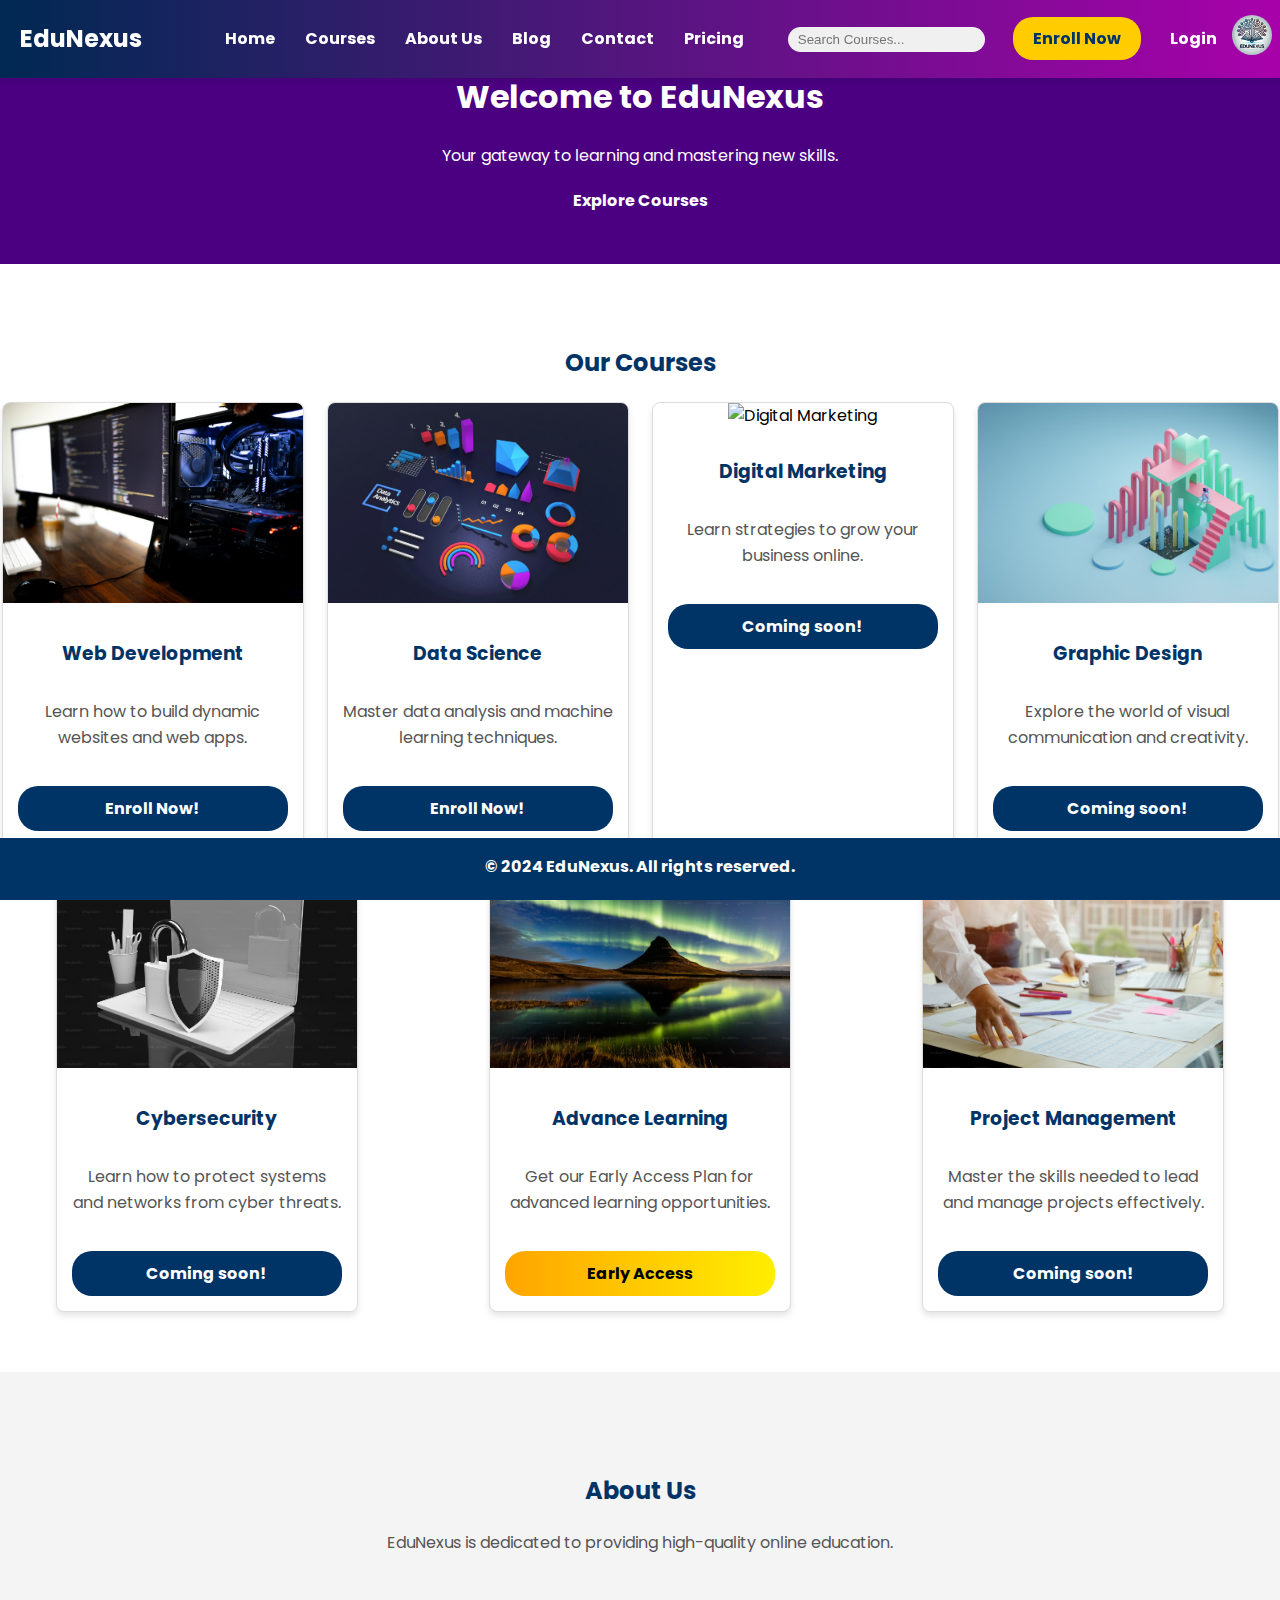
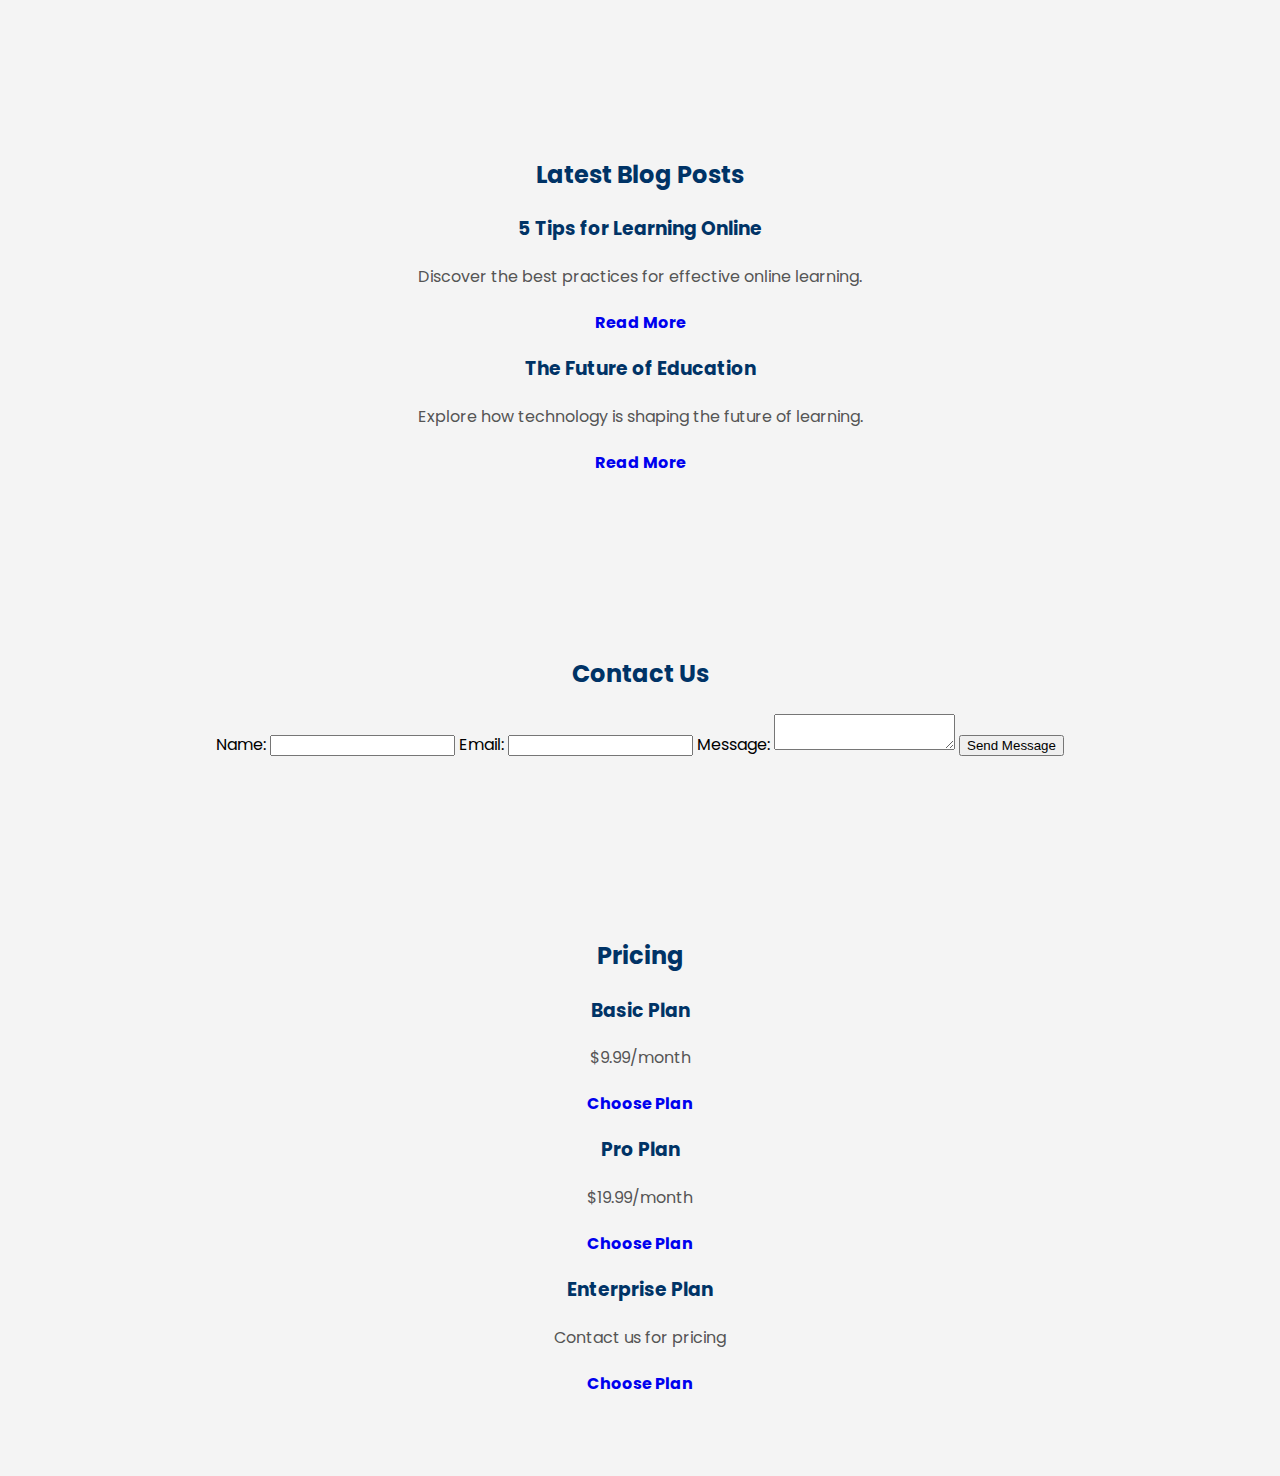
==== commit 2ab35fee: "rtdrty" ====
--- a/index.html
+++ b/index.html
@@ -88,24 +88,11 @@
                     <a href="#" class="btn" id="Coming_soon"><i class="fa-solid fa-lock"></i> Coming soon!</a>
                 </div>
 
-                <div id="paywall-container">
-                    <div id="paywall-content" class="hidden">
-                        <div class="course-card">
-                            <img src="Early-access.jpg" alt="Early Access Plan">
-                            <h3>Advance Learning</h3>
-                            <p>Get our Early Access Plan for advanced learning opportunities.</p>
-                            <a href="#" class="btn" id="Early_Access_Plan"><i class="fa-solid fa-rocket"></i> Early Access</a>
-                        </div>
-                        <h2>Exclusive Course Content</h2>
-                        <p>This content is only available to paying members.</p>
-                        <!-- Add more protected content here -->
-                    </div>
-                
-                    <div id="paywall-message">
-                        <h2>Unlock Premium Content</h2>
-                        <p>Subscribe to access this course and much more!</p>
-                        <a href="#pricing" class="btn">View Pricing Plans</a>
-                    </div>
+                <div class="course-card">
+                    <img src="Early-access.jpg" alt="Early Access Plan">
+                    <h3>Advance Learning</h3>
+                    <p>Get our Early Access Plan for advanced learning opportunities.</p>
+                    <a style="background: linear-gradient(90deg, #FFA500, #FFCA00, #FFEE00); color: black;" href="#" class="btn"><i class="fa-solid fa-rocket"></i> Early Access</a>
                 </div>
                 
                 <div class="course-card">
--- a/EduNexus.css
+++ b/EduNexus.css
@@ -193,6 +193,10 @@
     text-decoration: none;
 }
 
+.ely-btn{
+    background-color: orange;
+}
+
 .course-card .btn:hover {
     background-color: #4B0082;
 }
@@ -215,37 +219,6 @@
 /* Hide the protected content by default */
 .hidden {
     display: none;
-}
-
-/* Paywall message styling */
-#paywall-message {
-    text-align: center;
-    padding: 20px 5px 280px 5px;
-    background-color: #f4f4f4;
-    border-radius: 10px;
-    border-top: 2px inset #be04cf;
-    border-left: 2px inset #be04cf;
-    border-bottom: 2px inset #5501f0;
-    border-right: 2px inset #5501f0;
-    box-shadow: 0 0 10px #00000075;
-}
-
-
-#Early_Access_Plan {
-    background-color: #ff4500;
-}
-
-#Early_Access_Plan:hover {
-    background-color: #e63e00;
-}
-
-/* Remove conflicting ID style */
-#Coming_soon {
-    background-color: #555; /* Gray (Not needed since you're using btnBeta class) */
-}
-
-#Coming_soon:hover {
-    background-color: #202020; /* Darker gray (Not needed since you're using btnBeta class) */
 }
 
 a {
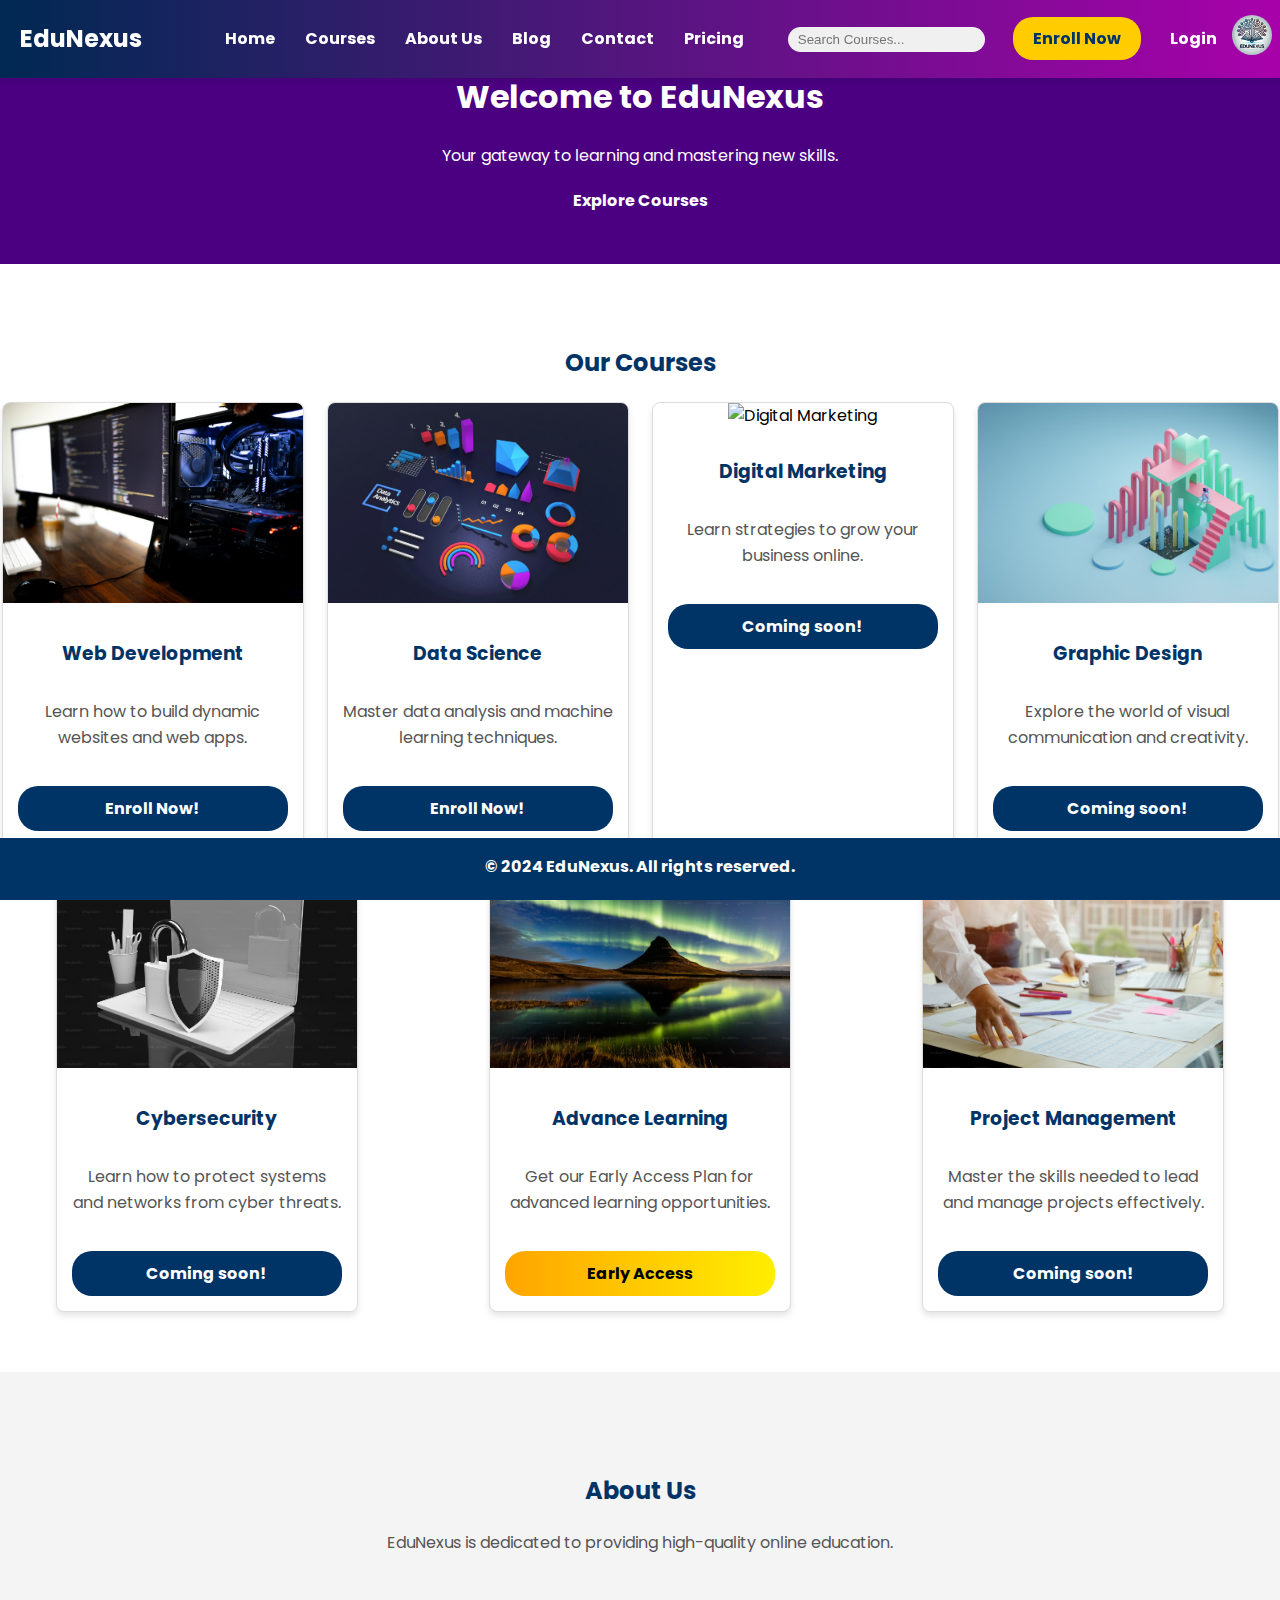
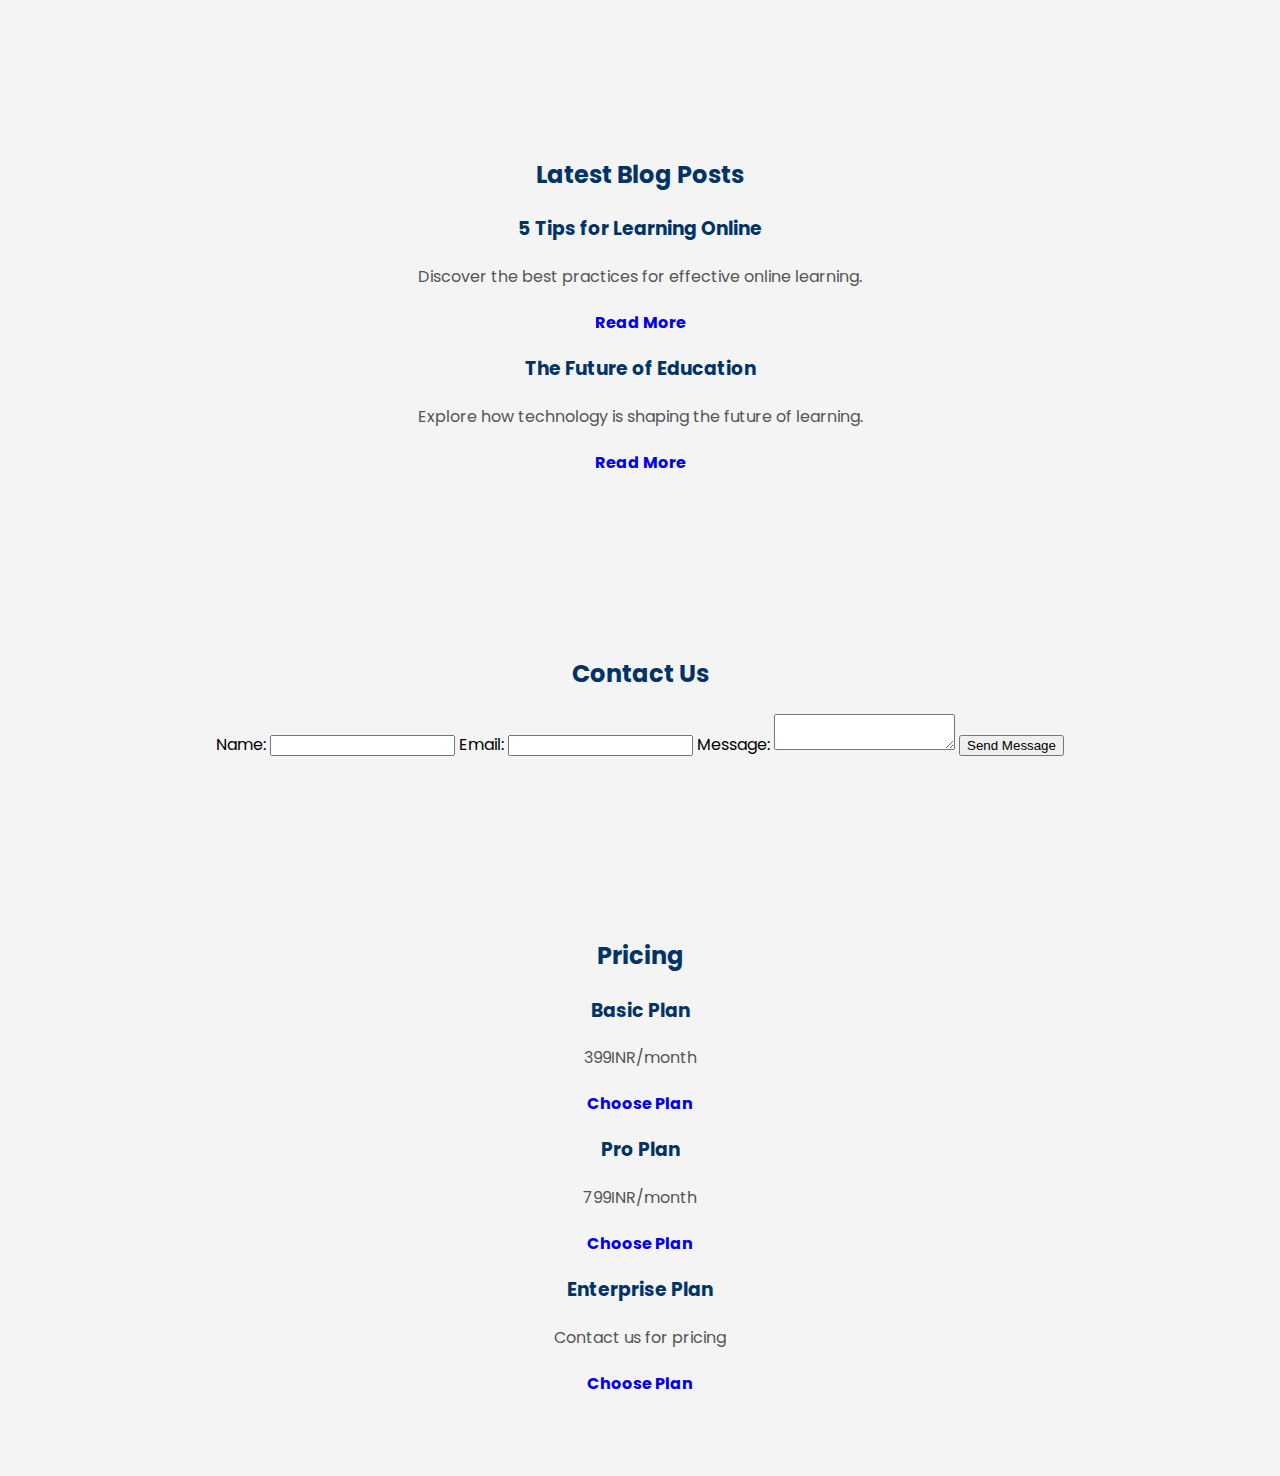
==== commit 64951091: "price" ====
--- a/index.html
+++ b/index.html
@@ -140,12 +140,12 @@
         <h2>Pricing</h2>
         <div class="pricing-plan">
             <h3>Basic Plan</h3>
-            <p>$9.99/month</p>
+            <p>399INR/month</p>
             <a href="#" class="btn">Choose Plan</a>
         </div>
         <div class="pricing-plan">
             <h3>Pro Plan</h3>
-            <p>$19.99/month</p>
+            <p>799INR/month</p>
             <a href="#" class="btn">Choose Plan</a>
         </div>
         <div class="pricing-plan">
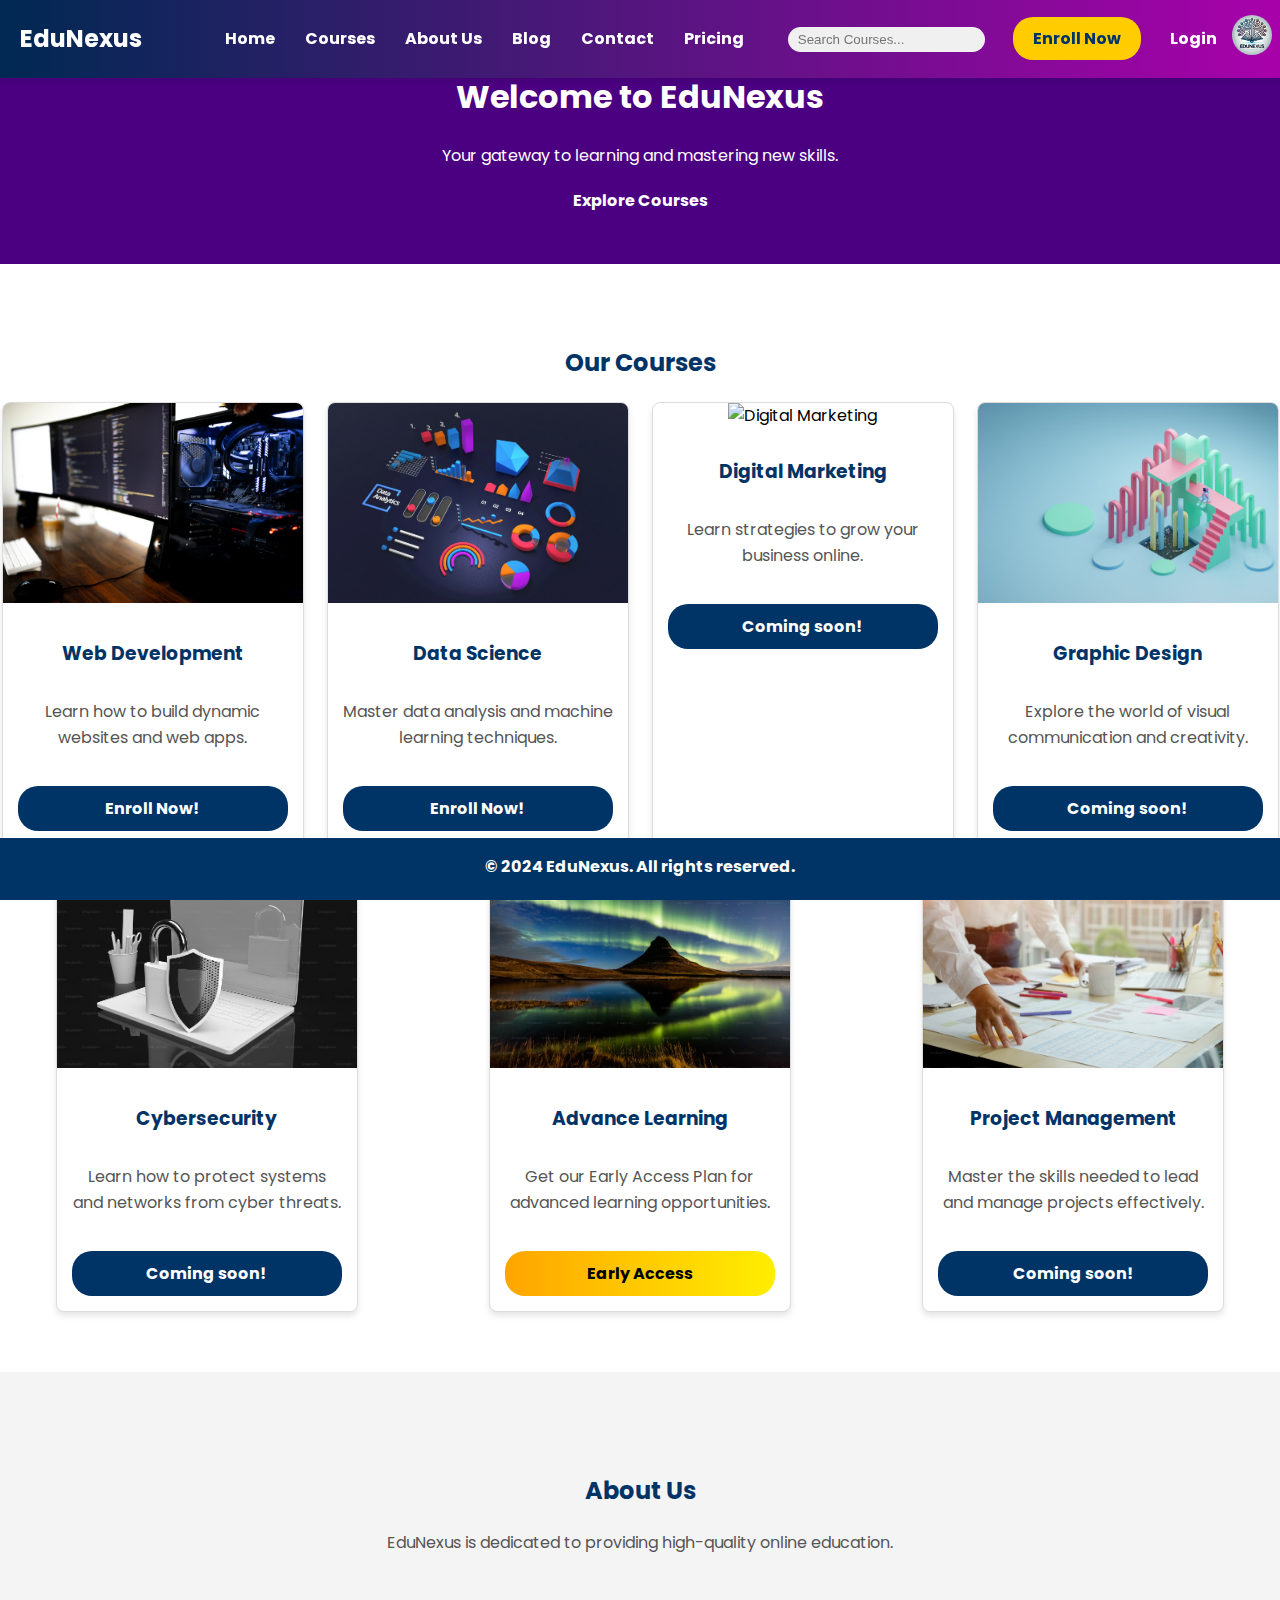
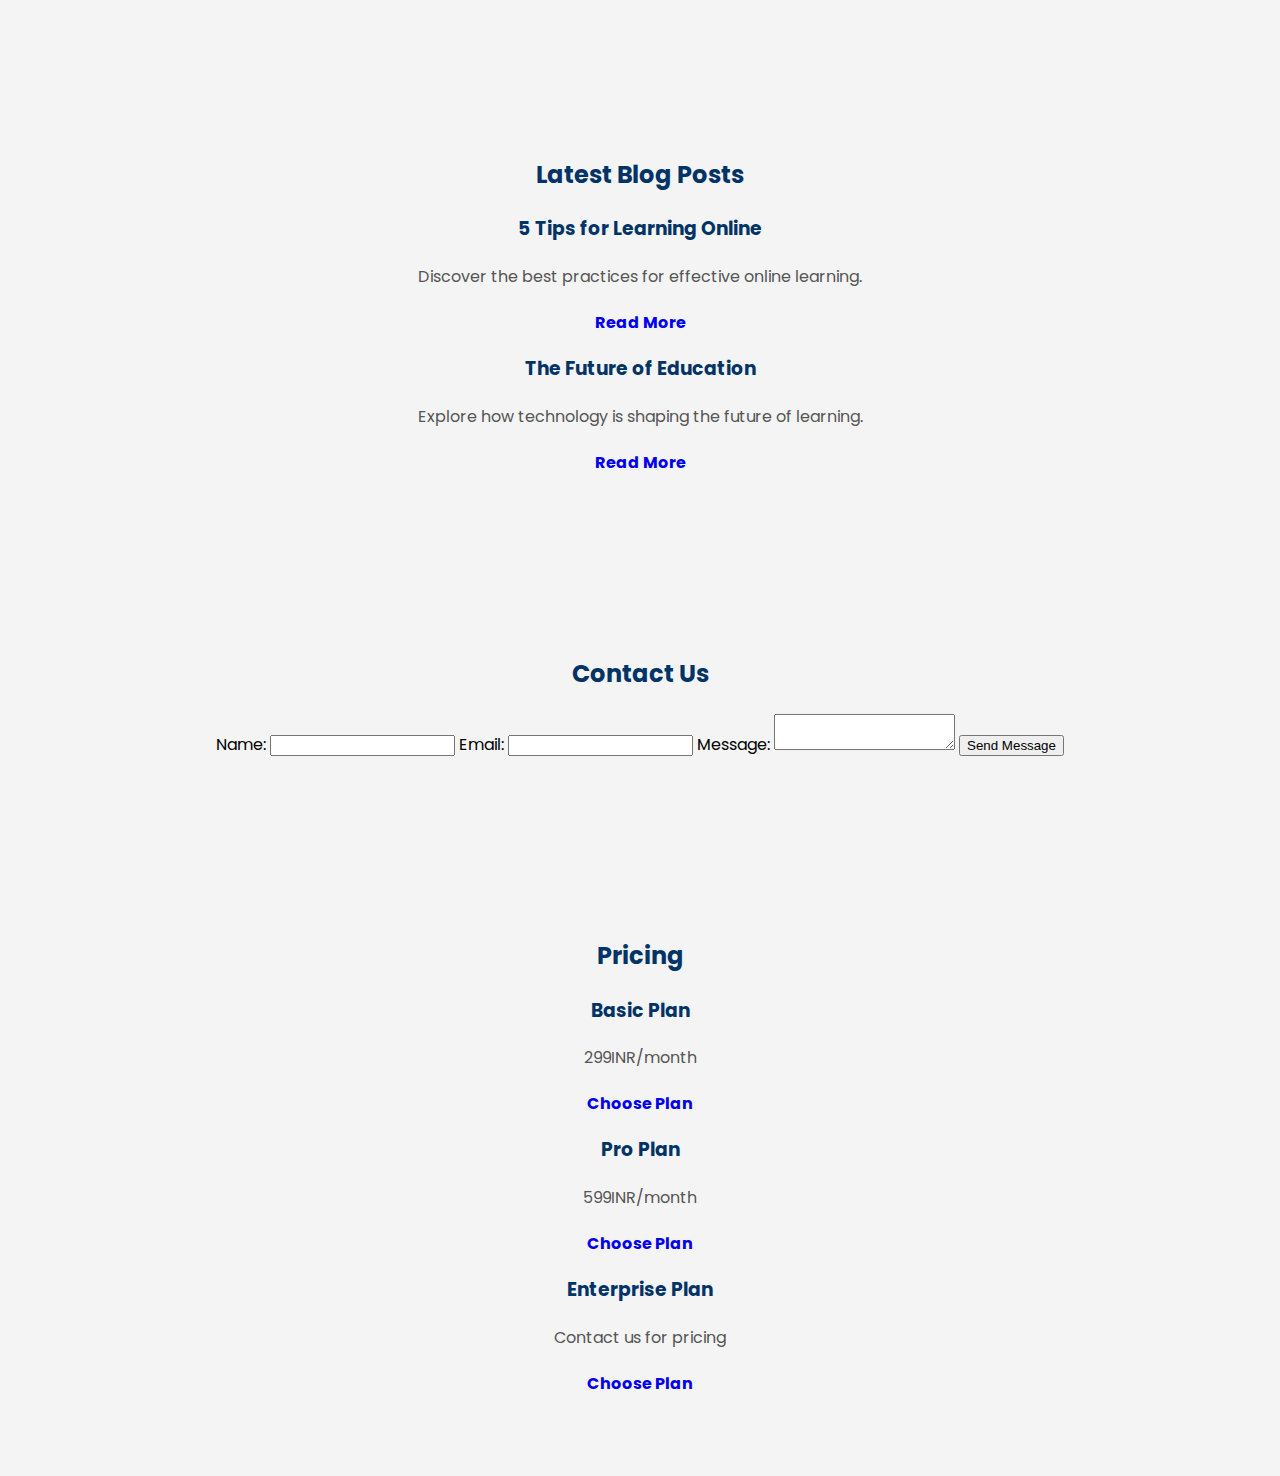
==== commit fca499fe: "299to399" ====
--- a/index.html
+++ b/index.html
@@ -140,12 +140,12 @@
         <h2>Pricing</h2>
         <div class="pricing-plan">
             <h3>Basic Plan</h3>
-            <p>399INR/month</p>
+            <p>299INR/month</p>
             <a href="#" class="btn">Choose Plan</a>
         </div>
         <div class="pricing-plan">
             <h3>Pro Plan</h3>
-            <p>799INR/month</p>
+            <p>599INR/month</p>
             <a href="#" class="btn">Choose Plan</a>
         </div>
         <div class="pricing-plan">
